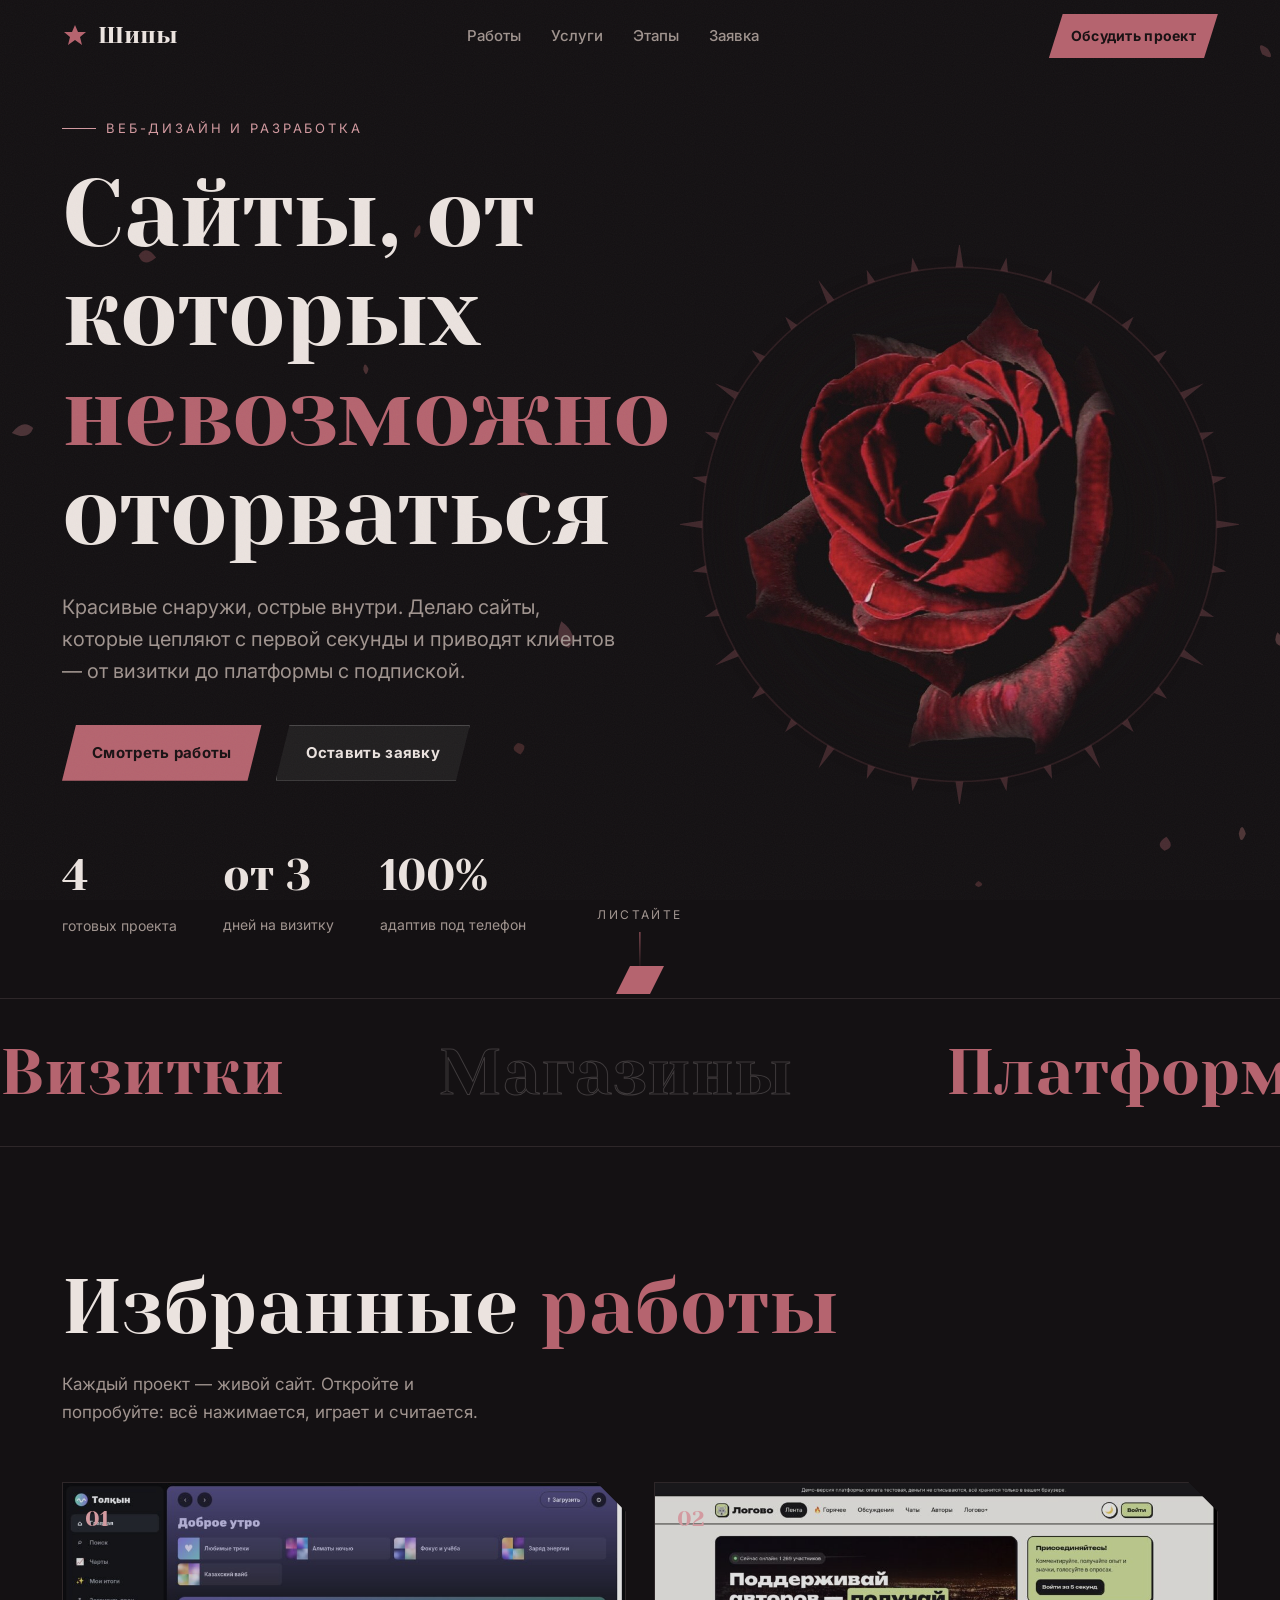
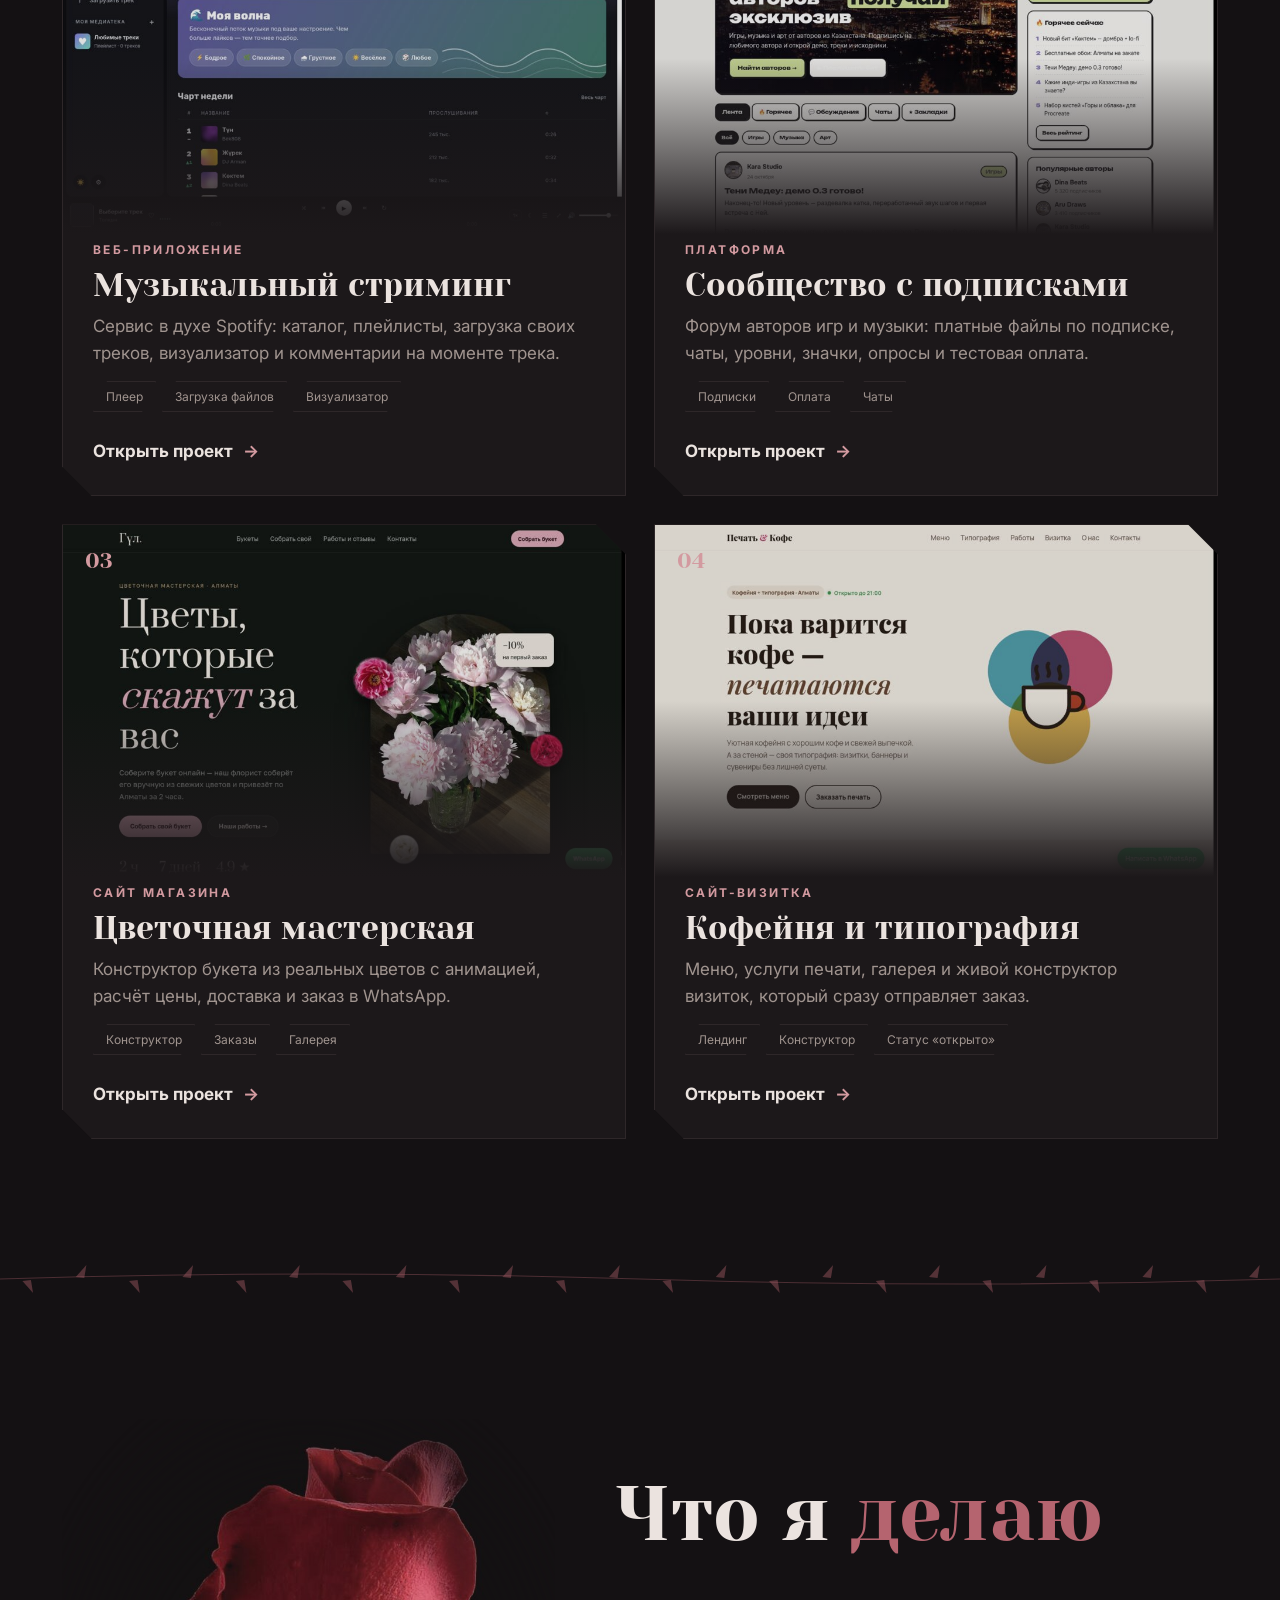
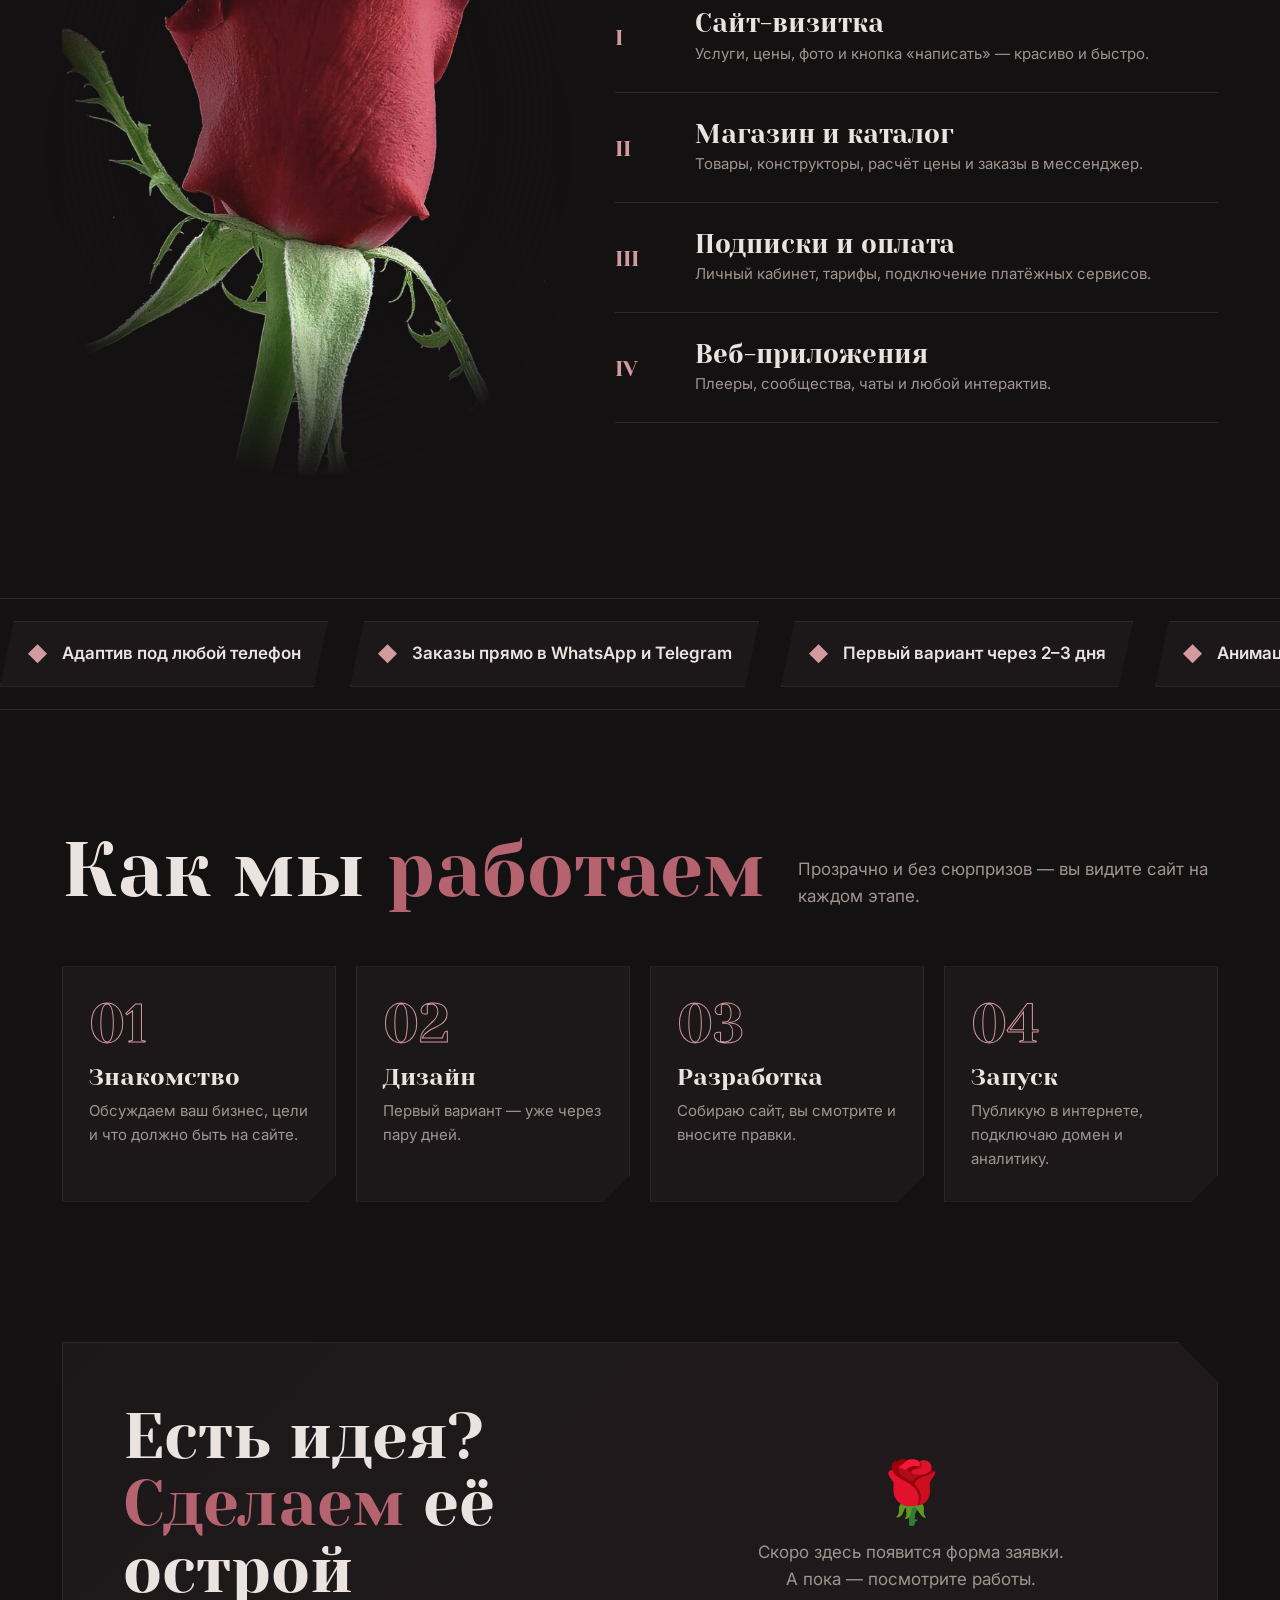
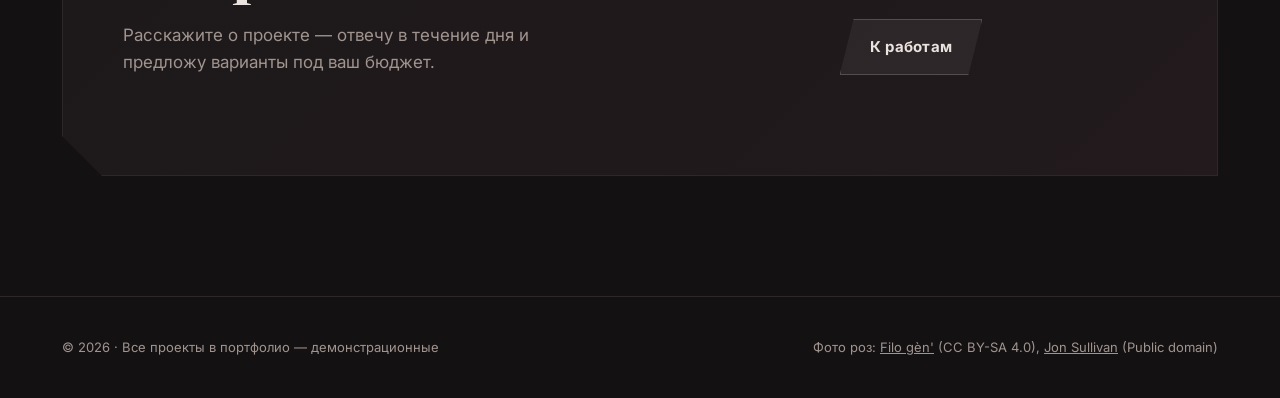
==== index.html @ befdbb82 "Портфолио: главная страница и 4 демо-проекта Co-Authored-By: Claude Opus 5.5 <noreply@anthropic.com>" ====
<!doctype html>
<html lang="ru">
<head>
<meta charset="utf-8">
<meta name="viewport" content="width=device-width, initial-scale=1">
<title>Сайты с характером — портфолио</title>
<meta name="description" content="Делаю сайты, от которых невозможно оторваться: от визитки до платформы с подпиской и музыкальным плеером.">
<meta property="og:title" content="Сайты с характером — портфолио">
<meta property="og:description" content="Визитки, магазины, платформы с подпиской и веб-приложения.">
<meta property="og:image" content="img/rose.jpg">
<link rel="preconnect" href="https://fonts.googleapis.com">
<link rel="preconnect" href="https://fonts.gstatic.com" crossorigin>
<link href="https://fonts.googleapis.com/css2?family=Yeseva+One&family=Inter:wght@400;500;600;700&display=swap" rel="stylesheet">
<style>
  :root {
    --bg: #141113;
    --bg-2: #1a1618;
    --card: #1c181a;
    --text: #ebe3df;
    --muted: #a0948f;
    --line: #2e2729;
    --red: #b5646f;
    --red-2: #d39aa0;
    --wine: #5e3a40;
    --spike: polygon(14px 0, 100% 0, calc(100% - 14px) 100%, 0 100%);
  }
  * { box-sizing: border-box; margin: 0; padding: 0; }
  html { scroll-behavior: smooth; }
  body { font-family: "Inter", system-ui, sans-serif; background: var(--bg); color: var(--text); line-height: 1.6; font-size: 17px; overflow-x: hidden; }
  h1, h2, h3, .logo { font-family: "Yeseva One", Georgia, serif; font-weight: 400; line-height: 1.05; }
  a { color: inherit; }
  img { display: block; max-width: 100%; }
  ::selection { background: var(--red); color: #1a1214; }
  .wrap { max-width: 1200px; margin: 0 auto; padding: 0 22px; position: relative; z-index: 2; }

  /* Подсветка за курсором и лепестки */
  #petals { position: fixed; inset: 0; z-index: 1; pointer-events: none; }
  .spot { position: fixed; width: 520px; height: 520px; border-radius: 50%; pointer-events: none; z-index: 0;
    background: radial-gradient(circle, rgba(181,100,111,.08), transparent 65%); transform: translate(-50%, -50%); transition: opacity .4s; left: -999px; top: -999px; }
  .grain { position: fixed; inset: 0; z-index: 3; pointer-events: none; opacity: .035;
    background-image: url("data:image/svg+xml,%3Csvg xmlns='http://www.w3.org/2000/svg' width='160' height='160'%3E%3Cfilter id='n'%3E%3CfeTurbulence type='fractalNoise' baseFrequency='.9' numOctaves='2'/%3E%3C/filter%3E%3Crect width='100%25' height='100%25' filter='url(%23n)'/%3E%3C/svg%3E"); }

  /* Шапка */
  header { position: fixed; top: 0; left: 0; right: 0; z-index: 20; transition: background .3s, border-color .3s; border-bottom: 1px solid transparent; }
  header.solid { background: rgba(7,5,6,.82); backdrop-filter: blur(12px); border-color: var(--line); }
  .nav { display: flex; align-items: center; justify-content: space-between; height: 72px; gap: 20px; }
  .logo { font-size: 24px; text-decoration: none; display: flex; align-items: center; gap: 10px; }
  .logo svg { width: 26px; height: 26px; }
  .nav ul { display: flex; gap: 30px; list-style: none; }
  .nav ul a { text-decoration: none; color: var(--muted); font-weight: 500; font-size: 15px; position: relative; }
  .nav ul a::after { content: ""; position: absolute; left: 0; right: 0; bottom: -6px; height: 1px; background: var(--red); transform: scaleX(0); transition: transform .3s; transform-origin: left; }
  .nav ul a:hover { color: var(--text); }
  .nav ul a:hover::after { transform: scaleX(1); }

  /* Кнопки с острыми краями */
  .btn { display: inline-flex; align-items: center; gap: 10px; padding: 16px 30px; font: inherit; font-weight: 700; font-size: 15px; letter-spacing: .02em; text-decoration: none; border: 0; cursor: pointer; clip-path: var(--spike); transition: transform .2s, background .2s, color .2s; position: relative; }
  .btn.red { background: var(--red); color: #1a1214; }
  .btn.red:hover { background: var(--red-2); }
  .btn.ghost { background: rgba(255,255,255,.06); color: var(--text); box-shadow: inset 0 0 0 1px rgba(255,255,255,.18); }
  .btn.ghost:hover { background: rgba(255,255,255,.12); }
  .btn.sm { padding: 11px 22px; font-size: 14px; }

  /* Главный экран */
  .hero { min-height: 100vh; display: flex; align-items: center; padding: 110px 0 60px; position: relative; overflow: hidden; }
  .hero .wrap { display: grid; grid-template-columns: 1.15fr 1fr; gap: 30px; align-items: center; }
  .label { display: inline-flex; align-items: center; gap: 10px; font-size: 13px; letter-spacing: .22em; text-transform: uppercase; color: var(--red-2); margin-bottom: 26px; }
  .label::before { content: ""; width: 34px; height: 1px; background: var(--red-2); }
  .hero h1 { font-size: clamp(46px, 7.4vw, 108px); margin-bottom: 28px; letter-spacing: -.01em; }
  .hero h1 em { font-style: normal; color: var(--red);  }
  .hero h1 .w { display: inline-block; opacity: 0; transform: translateY(40px) rotate(3deg); animation: rise .9s cubic-bezier(.2,.7,.2,1) forwards; }
  @keyframes rise { to { opacity: 1; transform: none; } }
  .hero p { font-size: 20px; color: var(--muted); max-width: 560px; margin-bottom: 38px; opacity: 0; animation: rise .9s .9s forwards; }
  .hero .btns { display: flex; gap: 14px; flex-wrap: wrap; opacity: 0; animation: rise .9s 1.1s forwards; }
  .counters { display: flex; gap: 46px; margin-top: 60px; flex-wrap: wrap; opacity: 0; animation: rise .9s 1.3s forwards; }
  .counters b { display: block; font-family: "Yeseva One", serif; font-size: 44px; font-weight: 400; color: var(--text); }
  .counters span { color: var(--muted); font-size: 14px; }
  .rose-wrap { position: relative; aspect-ratio: 1; max-width: 560px; justify-self: center; width: 100%; }
  .rose-wrap::before { content: ""; position: absolute; inset: 10%; border-radius: 50%; background: radial-gradient(circle, rgba(181,100,111,.28), transparent 70%); filter: blur(50px); animation: pulse 8s ease-in-out infinite; }
  @keyframes pulse { 50% { opacity: .7; transform: scale(1.04); } }
  .rose { position: absolute; inset: 0; width: 100%; height: 100%; object-fit: cover; -webkit-mask-image: radial-gradient(circle, #000 45%, transparent 70%); mask-image: radial-gradient(circle, #000 45%, transparent 70%);
    animation: spin 160s linear infinite; transition: transform .6s ease-out; }
  @keyframes spin { to { rotate: 360deg; } }
  .thorns { position: absolute; inset: -4%; animation: spin 140s linear infinite reverse; opacity: .5; }
  .scroll-hint { position: absolute; left: 50%; bottom: 26px; transform: translateX(-50%); z-index: 2; color: var(--muted); font-size: 12px; letter-spacing: .2em; text-transform: uppercase; display: grid; justify-items: center; gap: 8px; }
  .scroll-hint i { width: 1px; height: 40px; background: linear-gradient(var(--red), transparent); animation: drip 2s ease-in-out infinite; }
  @keyframes drip { 0% { transform: scaleY(0); transform-origin: top; } 50% { transform: scaleY(1); transform-origin: top; } 51% { transform-origin: bottom; } 100% { transform: scaleY(0); transform-origin: bottom; } }

  /* Бегущие строки */
  .marquee { overflow: hidden; border-top: 1px solid var(--line); border-bottom: 1px solid var(--line); padding: 22px 0; position: relative; z-index: 2; background: var(--bg); }
  .marquee .track { display: flex; gap: 50px; width: max-content; animation: run 60s linear infinite; }
  .marquee:hover .track { animation-play-state: paused; }
  .marquee.big .track span { font-family: "Yeseva One", serif; font-size: clamp(34px, 5vw, 64px); color: transparent; -webkit-text-stroke: 1px rgba(235,227,223,.2); white-space: nowrap; }
  .marquee.big .track span:nth-child(4n+1) { color: var(--red); -webkit-text-stroke: 0; }
  .marquee .track .dot { color: var(--red); -webkit-text-stroke: 0 !important; }
  @keyframes run { to { transform: translateX(-50%); } }
  .reviews .track { gap: 22px; animation-duration: 60s; }
  .review { width: 380px; flex: none; background: var(--card); border: 1px solid var(--line); padding: 24px; clip-path: polygon(0 0, calc(100% - 22px) 0, 100% 22px, 100% 100%, 22px 100%, 0 calc(100% - 22px)); }
  .review p { font-size: 15px; margin-bottom: 14px; }
  .review b { display: block; font-size: 14px; }
  .review span { font-size: 13px; color: var(--muted); }
  .review .stars { color: var(--red-2); letter-spacing: 3px; margin-bottom: 8px; }
  .perk { flex: none; display: flex; align-items: center; gap: 14px; padding: 16px 26px; background: var(--card); border: 1px solid var(--line); clip-path: var(--spike); white-space: nowrap; font-weight: 600; }
  .perk i { font-style: normal; color: var(--red-2); font-size: 20px; }

  /* Секции */
  section { padding: 120px 0; position: relative; }
  .head { display: flex; justify-content: space-between; align-items: end; gap: 24px; margin-bottom: 56px; flex-wrap: wrap; }
  .head h2 { font-size: clamp(40px, 6vw, 78px); }
  .head h2 em { font-style: normal; color: var(--red); }
  .head p { color: var(--muted); max-width: 420px; }
  .vine { display: block; width: 100%; height: 40px; position: relative; z-index: 2; }

  /* Проекты */
  .projects { display: grid; grid-template-columns: 1fr 1fr; gap: 28px; }
  .project { position: relative; text-decoration: none; background: var(--card); border: 1px solid var(--line); overflow: hidden; display: flex; flex-direction: column; transform-style: preserve-3d; transition: border-color .3s, box-shadow .4s; clip-path: polygon(0 0, calc(100% - 30px) 0, 100% 30px, 100% 100%, 30px 100%, 0 calc(100% - 30px)); }
  .project:hover { border-color: var(--wine); box-shadow: 0 20px 50px rgba(0,0,0,.35); }
  .project .shot { aspect-ratio: 16 / 10; overflow: hidden; position: relative; }
  .project .shot img { width: 100%; height: 100%; object-fit: cover; object-position: top; transition: transform 1s cubic-bezier(.2,.7,.2,1), filter .6s; filter: grayscale(.25) brightness(.88); }
  .project:hover .shot img { transform: scale(1.06); filter: none; }
  .project .shot::after { content: ""; position: absolute; inset: 0; background: linear-gradient(180deg, transparent 50%, var(--card)); }
  .project .num { position: absolute; top: 18px; left: 22px; font-family: "Yeseva One", serif; font-size: 22px; color: var(--red-2); z-index: 2; }
  .project .body { padding: 6px 30px 30px; display: flex; flex-direction: column; gap: 10px; flex: 1; }
  .project .kind { font-size: 12px; letter-spacing: .2em; text-transform: uppercase; color: var(--red-2); font-weight: 700; }
  .project h3 { font-size: 32px; }
  .project p { color: var(--muted); }
  .chips { display: flex; flex-wrap: wrap; gap: 6px; margin-top: 4px; }
  .chips span { font-size: 12px; padding: 5px 12px; border: 1px solid var(--line); color: var(--muted); clip-path: var(--spike); }
  .project .open { margin-top: auto; padding-top: 16px; font-weight: 700; display: flex; align-items: center; gap: 10px; }
  .project .open::after { content: "→"; transition: transform .3s; color: var(--red-2); }
  .project:hover .open::after { transform: translateX(8px); }

  /* Услуги */
  .split { display: grid; grid-template-columns: .9fr 1.1fr; gap: 60px; align-items: center; }
  .bud { position: relative; }
  .bud img { width: 100%; 
    -webkit-mask-image: radial-gradient(ellipse 60% 55% at 50% 45%, #000 55%, transparent 100%); mask-image: radial-gradient(ellipse 60% 55% at 50% 45%, #000 55%, transparent 100%); }
  .bud::after { content: ""; position: absolute; inset: 20% 10%; background: radial-gradient(circle, rgba(181,100,111,.15), transparent 70%); filter: blur(60px); z-index: -1; }
  .services { display: grid; gap: 2px; }
  .service { display: grid; grid-template-columns: 60px 1fr auto; gap: 20px; align-items: center; padding: 26px 0; border-bottom: 1px solid var(--line); transition: padding .3s, background .3s; }
  .service:hover { padding-left: 16px; background: linear-gradient(90deg, rgba(181,100,111,.06), transparent); }
  .service .n { font-family: "Yeseva One", serif; color: var(--red-2); font-size: 22px; }
  .service h3 { font-size: 26px; margin-bottom: 4px; }
  .service p { color: var(--muted); font-size: 15px; }
  .service .arrow { color: var(--red-2); font-size: 22px; opacity: 0; transition: opacity .3s, transform .3s; transform: translateX(-10px); }
  .service:hover .arrow { opacity: 1; transform: none; }

  /* Этапы */
  .steps { display: grid; grid-template-columns: repeat(4, 1fr); gap: 20px; }
  .step { padding: 30px 26px; background: var(--card); border: 1px solid var(--line); position: relative; clip-path: polygon(0 0, 100% 0, 100% calc(100% - 26px), calc(100% - 26px) 100%, 0 100%); }
  .step b { font-family: "Yeseva One", serif; font-weight: 400; font-size: 54px; color: transparent; -webkit-text-stroke: 1px var(--red-2); display: block; line-height: 1; margin-bottom: 14px; }
  .step h3 { font-size: 24px; margin-bottom: 8px; }
  .step p { color: var(--muted); font-size: 15px; }

  /* Заявка */
  .order { display: grid; grid-template-columns: 1fr 1fr; gap: 50px; align-items: start; background: linear-gradient(135deg, var(--card), #221a1c); border: 1px solid var(--line); padding: 60px; clip-path: polygon(0 0, calc(100% - 40px) 0, 100% 40px, 100% 100%, 40px 100%, 0 calc(100% - 40px)); }
  .order h2 { font-size: clamp(38px, 5vw, 64px); margin-bottom: 18px; }
  .order h2 em { font-style: normal; color: var(--red); }
  .order p { color: var(--muted); margin-bottom: 26px; }
  .contacts { display: flex; gap: 12px; flex-wrap: wrap; }
  form label { display: block; font-size: 13px; letter-spacing: .1em; text-transform: uppercase; color: var(--muted); margin: 16px 0 8px; font-weight: 600; }
  form label:first-child { margin-top: 0; }
  input, select, textarea { width: 100%; font: inherit; color: var(--text); background: rgba(0,0,0,.35); border: 1px solid var(--line); padding: 14px 16px; transition: border-color .2s; }
  input:focus, select:focus, textarea:focus { outline: none; border-color: var(--red); }
  textarea { resize: vertical; min-height: 110px; }
  select option { background: var(--card); }
  .types { display: flex; flex-wrap: wrap; gap: 8px; }
  .types label { margin: 0; text-transform: none; letter-spacing: 0; font-size: 14px; color: var(--text); cursor: pointer; }
  .types input { display: none; }
  .types span { display: inline-block; padding: 9px 16px; border: 1px solid var(--line); clip-path: var(--spike); transition: background .2s, border-color .2s; }
  .types input:checked + span { background: var(--red); border-color: var(--red); color: #1a1214; }
  form .btn { margin-top: 22px; width: 100%; justify-content: center; }
  .sent { text-align: center; padding: 40px 0; }
  .sent .big { font-size: 60px; }

  footer { border-top: 1px solid var(--line); padding: 40px 0; color: var(--muted); font-size: 13px; position: relative; z-index: 2; }
  footer .wrap { display: flex; justify-content: space-between; gap: 20px; flex-wrap: wrap; }

  .reveal { opacity: 0; transform: translateY(40px); transition: opacity 1s cubic-bezier(.2,.7,.2,1), transform 1s cubic-bezier(.2,.7,.2,1); }
  .reveal.in { opacity: 1; transform: none; }
  .toast { position: fixed; left: 50%; bottom: 26px; transform: translateX(-50%) translateY(120px); background: var(--red); color: #1a1214; padding: 14px 24px; font-weight: 600; z-index: 50; transition: transform .35s; clip-path: var(--spike); }
  .toast.show { transform: translateX(-50%); }

  @media (prefers-reduced-motion: reduce) {
    *, *::before, *::after { animation: none !important; transition: none !important; }
    .hero h1 .w, .hero p, .hero .btns, .counters, .reveal { opacity: 1; transform: none; }
  }
  @media (max-width: 960px) {
    .hero .wrap, .split, .order { grid-template-columns: 1fr; }
    .rose-wrap { max-width: 380px; order: -1; margin-top: 10px; }
    .projects { grid-template-columns: 1fr; }
    .steps { grid-template-columns: 1fr 1fr; }
    .nav ul { display: none; }
    .bud { display: none; }
    .order { padding: 36px 24px; }
  }
  @media (max-width: 560px) {
    .steps { grid-template-columns: 1fr; }
    section { padding: 80px 0; }
    .counters { gap: 26px; }
    .review { width: 300px; }
    .spot { display: none; }
  }
</style>
<!-- Аналитика подключается в скрипте ниже, когда указан код GoatCounter -->
</head>
<body>

<canvas id="petals" aria-hidden="true"></canvas>
<div class="spot" id="spot" aria-hidden="true"></div>
<div class="grain" aria-hidden="true"></div>

<header id="header">
  <div class="wrap nav">
    <a href="#" class="logo"><svg viewBox="0 0 26 26" aria-hidden="true"><path d="M13 2 L16 9 L24 9 L18 14 L20 22 L13 17 L6 22 L8 14 L2 9 L10 9 Z" fill="var(--red)"/></svg>Шипы</a>
    <ul><li><a href="#work">Работы</a></li><li><a href="#services">Услуги</a></li><li><a href="#process">Этапы</a></li><li><a href="#order">Заявка</a></li></ul>
    <a href="#order" class="btn red sm" data-track="header-cta">Обсудить проект</a>
  </div>
</header>

<section class="hero">
  <div class="wrap">
    <div>
      <span class="label">Веб-дизайн и разработка</span>
      <h1 id="hero-title">Сайты, от которых <em>невозможно</em> оторваться</h1>
      <p>Красивые снаружи, острые внутри. Делаю сайты, которые цепляют с первой секунды и приводят клиентов — от визитки до платформы с подпиской.</p>
      <div class="btns">
        <a href="#work" class="btn red" data-track="hero-work">Смотреть работы</a>
        <a href="#order" class="btn ghost" data-track="hero-order">Оставить заявку</a>
      </div>
      <div class="counters">
        <div><b data-count="4">0</b><span>готовых проекта</span></div>
        <div><b data-count="3" data-prefix="от ">0</b><span>дней на визитку</span></div>
        <div><b data-count="100" data-suffix="%">0</b><span>адаптив под телефон</span></div>
      </div>
    </div>
    <div class="rose-wrap" id="rose-wrap">
      <svg class="thorns" viewBox="0 0 200 200" aria-hidden="true">
        <circle cx="100" cy="100" r="92" fill="none" stroke="rgba(181,100,111,.3)" stroke-width=".6"/>
        <g fill="rgba(181,100,111,.55)" id="thorn-ring"></g>
      </svg>
      <img class="rose" id="rose" src="img/rose.jpg" alt="Красная роза">
    </div>
  </div>
  <div class="scroll-hint" aria-hidden="true">листайте<i></i></div>
</section>

<div class="marquee big" aria-hidden="true"><div class="track" id="marquee-big"></div></div>

<section id="work">
  <div class="wrap">
    <div class="head reveal"><h2>Избранные <em>работы</em></h2><p>Каждый проект — живой сайт. Откройте и попробуйте: всё нажимается, играет и считается.</p></div>
    <div class="projects">
      <a class="project reveal" href="tolqyn/" target="_blank" data-track="project-music">
        <span class="num">01</span><div class="shot"><img src="img/tolqyn.jpg" alt="Музыкальный сервис" loading="lazy"></div>
        <div class="body"><span class="kind">Веб-приложение</span><h3>Музыкальный стриминг</h3>
          <p>Сервис в духе Spotify: каталог, плейлисты, загрузка своих треков, визуализатор и комментарии на моменте трека.</p>
          <div class="chips"><span>Плеер</span><span>Загрузка файлов</span><span>Визуализатор</span></div>
          <span class="open">Открыть проект</span></div></a>
      <a class="project reveal" href="logovo/" target="_blank" data-track="project-community">
        <span class="num">02</span><div class="shot"><img src="img/logovo.jpg" alt="Сообщество авторов" loading="lazy"></div>
        <div class="body"><span class="kind">Платформа</span><h3>Сообщество с подписками</h3>
          <p>Форум авторов игр и музыки: платные файлы по подписке, чаты, уровни, значки, опросы и тестовая оплата.</p>
          <div class="chips"><span>Подписки</span><span>Оплата</span><span>Чаты</span></div>
          <span class="open">Открыть проект</span></div></a>
      <a class="project reveal" href="gul-studio/" target="_blank" data-track="project-flowers">
        <span class="num">03</span><div class="shot"><img src="img/gul-studio.jpg" alt="Цветочный магазин" loading="lazy"></div>
        <div class="body"><span class="kind">Сайт магазина</span><h3>Цветочная мастерская</h3>
          <p>Конструктор букета из реальных цветов с анимацией, расчёт цены, доставка и заказ в WhatsApp.</p>
          <div class="chips"><span>Конструктор</span><span>Заказы</span><span>Галерея</span></div>
          <span class="open">Открыть проект</span></div></a>
      <a class="project reveal" href="pechat-kofe/" target="_blank" data-track="project-coffee">
        <span class="num">04</span><div class="shot"><img src="img/pechat-kofe.jpg" alt="Кофейня и типография" loading="lazy"></div>
        <div class="body"><span class="kind">Сайт-визитка</span><h3>Кофейня и типография</h3>
          <p>Меню, услуги печати, галерея и живой конструктор визиток, который сразу отправляет заказ.</p>
          <div class="chips"><span>Лендинг</span><span>Конструктор</span><span>Статус «открыто»</span></div>
          <span class="open">Открыть проект</span></div></a>
    </div>
  </div>
</section>

<svg class="vine" viewBox="0 0 1200 40" preserveAspectRatio="none" aria-hidden="true" id="vine"></svg>

<section id="services">
  <div class="wrap split">
    <div class="bud reveal"><img src="img/rose-bud.jpg" alt="Бутон розы" loading="lazy"></div>
    <div>
      <div class="head reveal" style="margin-bottom:30px"><h2>Что я <em>делаю</em></h2></div>
      <div class="services">
        <div class="service reveal"><span class="n">I</span><div><h3>Сайт-визитка</h3><p>Услуги, цены, фото и кнопка «написать» — красиво и быстро.</p></div><span class="arrow">→</span></div>
        <div class="service reveal"><span class="n">II</span><div><h3>Магазин и каталог</h3><p>Товары, конструкторы, расчёт цены и заказы в мессенджер.</p></div><span class="arrow">→</span></div>
        <div class="service reveal"><span class="n">III</span><div><h3>Подписки и оплата</h3><p>Личный кабинет, тарифы, подключение платёжных сервисов.</p></div><span class="arrow">→</span></div>
        <div class="service reveal"><span class="n">IV</span><div><h3>Веб-приложения</h3><p>Плееры, сообщества, чаты и любой интерактив.</p></div><span class="arrow">→</span></div>
      </div>
    </div>
  </div>
</section>

<div class="marquee reviews" id="reviews-wrap"><div class="track" id="reviews"></div></div>

<section id="process">
  <div class="wrap">
    <div class="head reveal"><h2>Как мы <em>работаем</em></h2><p>Прозрачно и без сюрпризов — вы видите сайт на каждом этапе.</p></div>
    <div class="steps">
      <div class="step reveal"><b>01</b><h3>Знакомство</h3><p>Обсуждаем ваш бизнес, цели и что должно быть на сайте.</p></div>
      <div class="step reveal"><b>02</b><h3>Дизайн</h3><p>Первый вариант — уже через пару дней.</p></div>
      <div class="step reveal"><b>03</b><h3>Разработка</h3><p>Собираю сайт, вы смотрите и вносите правки.</p></div>
      <div class="step reveal"><b>04</b><h3>Запуск</h3><p>Публикую в интернете, подключаю домен и аналитику.</p></div>
    </div>
  </div>
</section>

<section id="order" style="padding-top:20px">
  <div class="wrap">
    <div class="order reveal">
      <div>
        <h2>Есть идея? <em>Сделаем</em> её острой</h2>
        <p>Расскажите о проекте — отвечу в течение дня и предложу варианты под ваш бюджет.</p>
        <div class="contacts" id="contacts"></div>
      </div>
      <div id="form-slot"></div>
    </div>
  </div>
</section>

<footer>
  <div class="wrap">
    <span>© 2026 · Все проекты в портфолио — демонстрационные</span>
    <span>Фото роз: <a href="https://commons.wikimedia.org/wiki/File:Rose_Papa_Meilland_on_black_background.jpg" target="_blank" rel="noopener">Filo gèn'</a> (CC BY-SA 4.0), <a href="https://commons.wikimedia.org/wiki/File:Rose_flower_black_background.jpg" target="_blank" rel="noopener">Jon Sullivan</a> (Public domain)</span>
  </div>
</footer>

<div class="toast" id="toast"></div>

<script>
  // =====================================================================
  // НАСТРОЙКИ — заполните, и всё заработает
  // =====================================================================
  const CONFIG = {
    telegram: "",       // ник в Telegram без @
    whatsapp: "",       // номер только цифрами: 77001234567
    formspree: "",      // ID формы с formspree.io, например "xyzabcd"
    goatcounter: "",    // код аналитики с goatcounter.com, например "ixkno12"
  };

  // Настоящие отзывы клиентов. Добавляйте сюда только реальные!
  const REVIEWS = [
    // { text: "Сделали сайт за 4 дня, заказы пошли сразу", name: "Имя", who: "Кофейня «Название»" },
  ];

  const PERKS = [["◆", "Адаптив под любой телефон"], ["◆", "Заказы прямо в WhatsApp и Telegram"], ["◆", "Первый вариант через 2–3 дня"],
    ["◆", "Анимации, которые цепляют"], ["◆", "Аналитика: кто заходит и что смотрит"], ["◆", "Помогаю после запуска"], ["◆", "Тёмные и светлые темы"]];

  const $ = id => document.getElementById(id);
  const esc = s => String(s).replace(/&/g, "&amp;").replace(/</g, "&lt;").replace(/>/g, "&gt;").replace(/"/g, "&quot;");
  function toast(msg) { const t = $("toast"); t.textContent = msg; t.classList.add("show"); clearTimeout(toast.t); toast.t = setTimeout(() => t.classList.remove("show"), 3000); }

  // ---------- Аналитика (GoatCounter) ----------
  if (CONFIG.goatcounter) {
    const s = document.createElement("script");
    s.async = true; s.src = "https://gc.zgo.at/count.js";
    s.dataset.goatcounter = `https://${CONFIG.goatcounter}.goatcounter.com/count`;
    document.head.appendChild(s);
  }
  // Событие: клик, заявка и т.д. — видно в панели статистики
  function track(name) {
    if (window.goatcounter && window.goatcounter.count) window.goatcounter.count({ path: name, title: name, event: true });
  }
  document.addEventListener("click", e => { const el = e.target.closest("[data-track]"); if (el) track(el.dataset.track); });

  // ---------- Заголовок по словам ----------
  const h = $("hero-title");
  let i = 0;
  h.innerHTML = h.innerHTML.replace(/(<em>.*?<\/em>|[^\s<]+)/g, w => `<span class="w" style="animation-delay:${.15 + i++ * .09}s">${w}</span>`);

  // ---------- Счётчики ----------
  const countIO = new IntersectionObserver(es => es.forEach(e => {
    if (!e.isIntersecting) return;
    const el = e.target, target = +el.dataset.count, t0 = performance.now();
    const tick = now => {
      const k = Math.min(1, (now - t0) / 1600), v = Math.round(target * (1 - Math.pow(1 - k, 3)));
      el.textContent = (el.dataset.prefix || "") + v + (el.dataset.suffix || "");
      if (k < 1) requestAnimationFrame(tick);
    };
    setTimeout(() => requestAnimationFrame(tick), 1300);
    countIO.unobserve(el);
  }));
  document.querySelectorAll("[data-count]").forEach(el => countIO.observe(el));

  // ---------- Кольцо шипов вокруг розы ----------
  $("thorn-ring").innerHTML = Array.from({ length: 36 }, (_, k) => {
    const a = k / 36 * 360, len = k % 3 === 0 ? 9 : 5;
    return `<path d="M98.6 8 L100 ${8 - len} L101.4 8 Z" transform="rotate(${a} 100 100)"/>`;
  }).join("");

  // ---------- Стебель-разделитель с шипами ----------
  $("vine").innerHTML = `<path d="M0 20 Q300 10 600 20 T1200 20" stroke="rgba(181,100,111,.35)" stroke-width="1.2" fill="none"/>` +
    Array.from({ length: 24 }, (_, k) => { const x = 25 + k * 50, up = k % 2; return `<path d="M${x - 4} ${up ? 18 : 22} L${x + 6} ${up ? 6 : 34} L${x + 4} ${up ? 19 : 21} Z" fill="rgba(181,100,111,.4)"/>`; }).join("");

  // ---------- Бегущие строки ----------
  const words = ["Визитки", "Магазины", "Платформы", "Плееры", "Подписки", "Лендинги", "Сообщества", "Конструкторы"];
  const bigLine = words.map(w => `<span>${w}</span><span class="dot">✦</span>`).join("");
  $("marquee-big").innerHTML = bigLine + bigLine;
  // Если отзывов пока нет — показываем преимущества (выдуманные отзывы не публикуем)
  const reviewLine = REVIEWS.length
    ? REVIEWS.map(r => `<div class="review"><div class="stars">★★★★★</div><p>«${esc(r.text)}»</p><b>${esc(r.name)}</b><span>${esc(r.who)}</span></div>`).join("")
    : PERKS.map(([ic, t]) => `<div class="perk"><i>${ic}</i>${esc(t)}</div>`).join("");
  $("reviews").innerHTML = reviewLine + reviewLine;

  // ---------- Контакты и форма заявки ----------
  const contacts = [];
  if (CONFIG.telegram) contacts.push(`<a class="btn red" href="https://t.me/${encodeURIComponent(CONFIG.telegram)}" target="_blank" rel="noopener" data-track="contact-telegram">Telegram</a>`);
  if (CONFIG.whatsapp) contacts.push(`<a class="btn ghost" href="https://wa.me/${encodeURIComponent(CONFIG.whatsapp)}" target="_blank" rel="noopener" data-track="contact-whatsapp">WhatsApp</a>`);
  $("contacts").innerHTML = contacts.join("");

  const canSend = CONFIG.formspree || CONFIG.telegram || CONFIG.whatsapp;
  $("form-slot").innerHTML = canSend ? `<form id="order-form">
      <label>Что нужно</label>
      <div class="types">${["Сайт-визитка", "Магазин", "Подписки", "Приложение", "Другое"].map((t, k) => `<label><input type="radio" name="type" value="${t}"${k ? "" : " checked"}><span>${t}</span></label>`).join("")}</div>
      <label for="f-name">Как вас зовут</label><input id="f-name" name="name" maxlength="60" required>
      <label for="f-contact">Telegram или телефон</label><input id="f-contact" name="contact" maxlength="80" required>
      <label for="f-msg">О проекте</label><textarea id="f-msg" name="message" maxlength="1500" placeholder="Чем занимаетесь, какой сайт хотите, есть ли примеры"></textarea>
      <button class="btn red">Отправить заявку</button>
    </form>` : `<div class="sent"><div class="big">🌹</div><p>Скоро здесь появится форма заявки.<br>А пока — посмотрите работы.</p><a class="btn ghost" href="#work">К работам</a></div>`;

  document.addEventListener("submit", async e => {
    if (e.target.id !== "order-form") return;
    e.preventDefault();
    const f = e.target, data = Object.fromEntries(new FormData(f));
    track("order-submit");
    if (CONFIG.formspree) {
      const btn = f.querySelector("button");
      btn.disabled = true; btn.textContent = "Отправляю…";
      try {
        const r = await fetch(`https://formspree.io/f/${CONFIG.formspree}`, { method: "POST", headers: { Accept: "application/json" }, body: new FormData(f) });
        if (!r.ok) throw new Error();
        $("form-slot").innerHTML = `<div class="sent"><div class="big">🌹</div><h3 style="font-size:30px;margin:10px 0">Заявка отправлена</h3><p>Спасибо, ${esc(data.name)}! Скоро свяжусь с вами.</p></div>`;
      } catch {
        btn.disabled = false; btn.textContent = "Отправить заявку";
        toast("Не получилось отправить. Напишите мне в мессенджер.");
      }
      return;
    }
    // Без формы на сервере — открываем мессенджер с готовым текстом
    const text = `Здравствуйте! Меня зовут ${data.name}. Нужно: ${data.type}. Контакт: ${data.contact}. ${data.message || ""}`;
    window.open(CONFIG.telegram ? `https://t.me/${encodeURIComponent(CONFIG.telegram)}?text=${encodeURIComponent(text)}` : `https://wa.me/${CONFIG.whatsapp}?text=${encodeURIComponent(text)}`, "_blank");
  });

  // ---------- Шапка, появление, роза за мышкой ----------
  addEventListener("scroll", () => $("header").classList.toggle("solid", scrollY > 30), { passive: true });
  const io = new IntersectionObserver(es => es.forEach(e => { if (e.isIntersecting) { e.target.classList.add("in"); io.unobserve(e.target); } }), { threshold: .12 });
  document.querySelectorAll(".reveal").forEach(el => io.observe(el));

  const reduce = matchMedia("(prefers-reduced-motion: reduce)").matches;
  const fine = matchMedia("(pointer: fine)").matches;
  if (fine && !reduce) {
    addEventListener("pointermove", e => {
      $("spot").style.left = e.clientX + "px"; $("spot").style.top = e.clientY + "px";
      const x = e.clientX / innerWidth - .5, y = e.clientY / innerHeight - .5;
      $("rose").style.transform = `translate(${x * -24}px, ${y * -24}px) scale(1.03)`;
    });
    // Карточки проектов слегка наклоняются за курсором
    document.querySelectorAll(".project").forEach(card => {
      card.addEventListener("pointermove", e => {
        const r = card.getBoundingClientRect(), x = (e.clientX - r.left) / r.width - .5, y = (e.clientY - r.top) / r.height - .5;
        card.style.transform = `perspective(900px) rotateY(${x * 6}deg) rotateX(${-y * 6}deg)`;
      });
      card.addEventListener("pointerleave", () => card.style.transform = "");
    });
  }

  // ---------- Падающие лепестки ----------
  if (!reduce) {
    const c = $("petals"), ctx = c.getContext("2d");
    let W, H;
    const resize = () => { W = c.width = innerWidth * devicePixelRatio; H = c.height = innerHeight * devicePixelRatio; };
    resize(); addEventListener("resize", resize);
    const petals = Array.from({ length: innerWidth < 600 ? 6 : 12 }, () => ({
      x: Math.random(), y: Math.random(), s: 6 + Math.random() * 10, vy: .0003 + Math.random() * .0006, vx: (Math.random() - .5) * .0006,
      r: Math.random() * 6.28, vr: (Math.random() - .5) * .03, sway: Math.random() * 6.28, hue: 350 + Math.random() * 10, l: 45 + Math.random() * 15,
    }));
    const draw = () => {
      ctx.clearRect(0, 0, W, H);
      for (const p of petals) {
        p.y += p.vy; p.x += p.vx + Math.sin(p.sway += .01) * .0004; p.r += p.vr;
        if (p.y > 1.05) { p.y = -.05; p.x = Math.random(); }
        const s = p.s * devicePixelRatio;
        ctx.save();
        ctx.translate(p.x * W, p.y * H); ctx.rotate(p.r); ctx.scale(1, .6 + .4 * Math.sin(p.sway * 2));
        ctx.fillStyle = `hsla(${p.hue} 30% ${p.l}% / .35)`;
        ctx.beginPath(); ctx.moveTo(0, -s); ctx.quadraticCurveTo(s, -s * .3, 0, s); ctx.quadraticCurveTo(-s, -s * .3, 0, -s); ctx.fill();
        ctx.restore();
      }
      requestAnimationFrame(draw);
    };
    draw();
  }
</script>
</body>
</html>
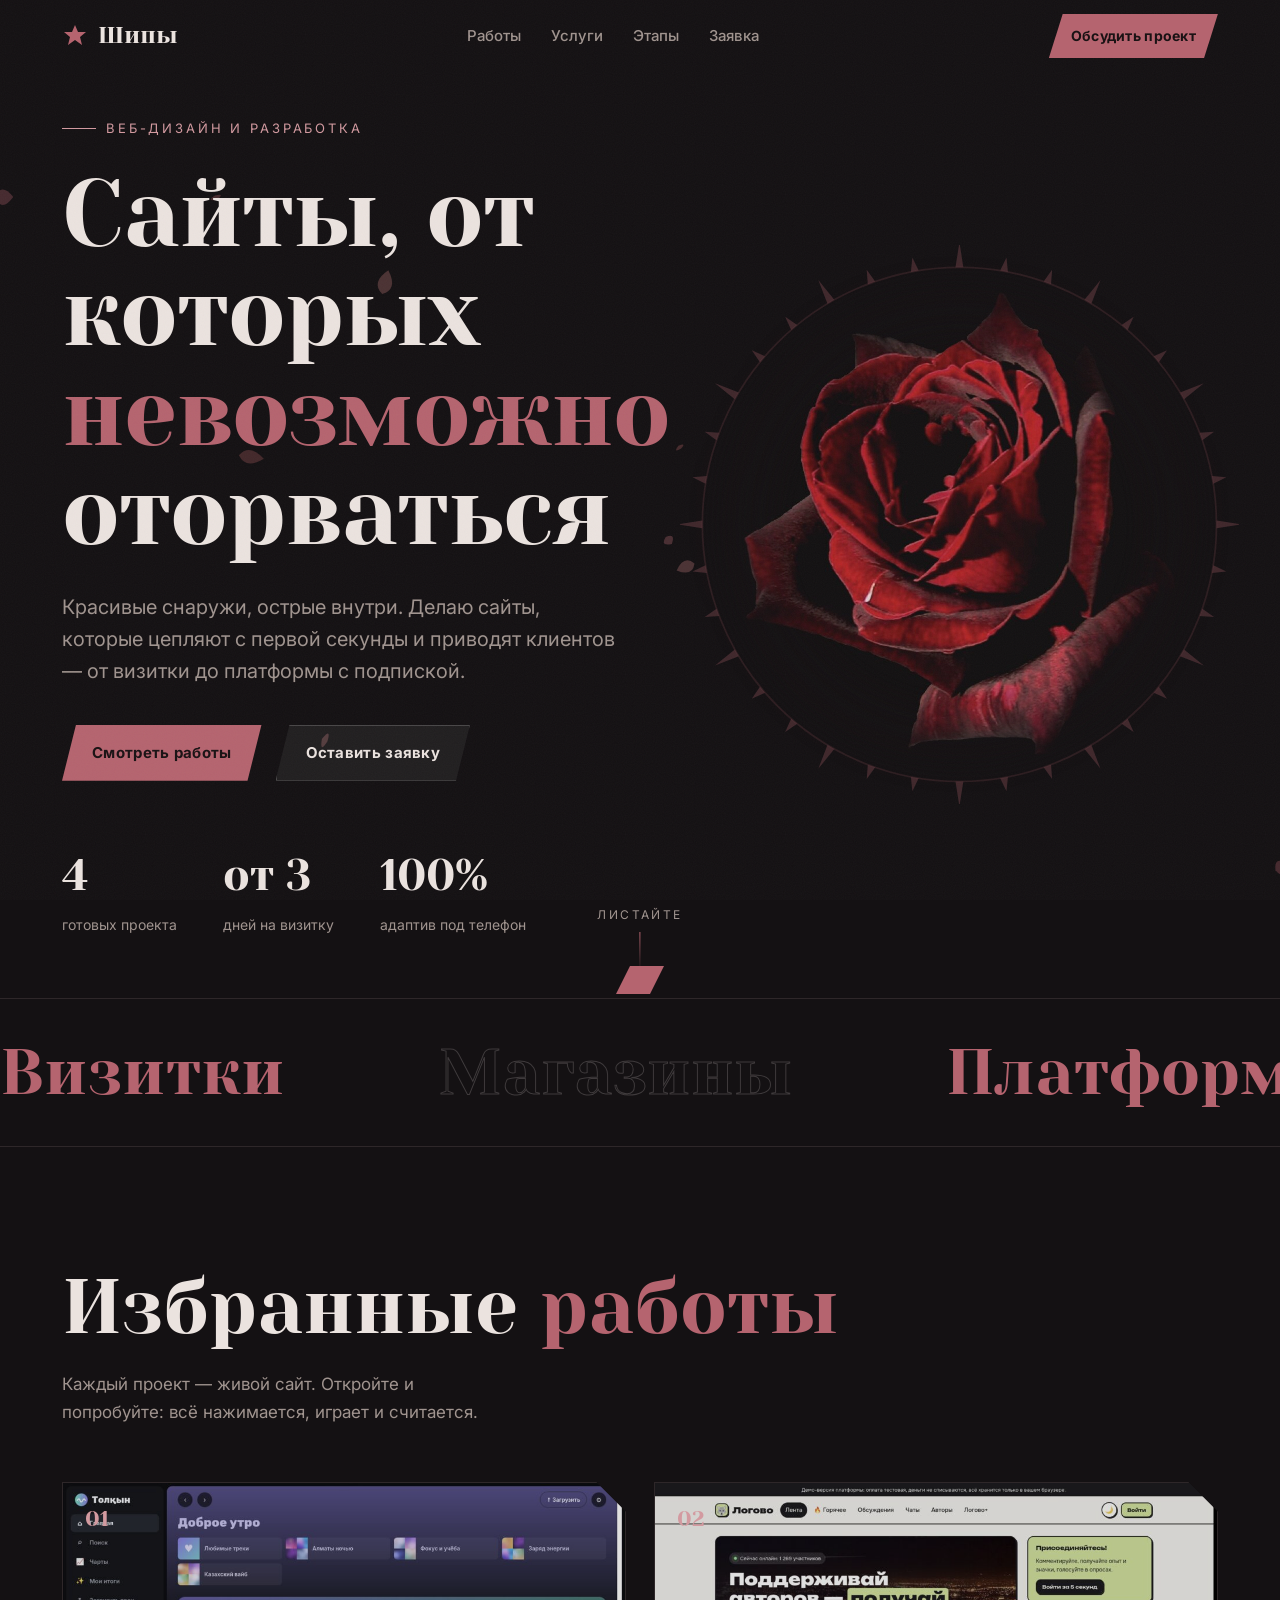
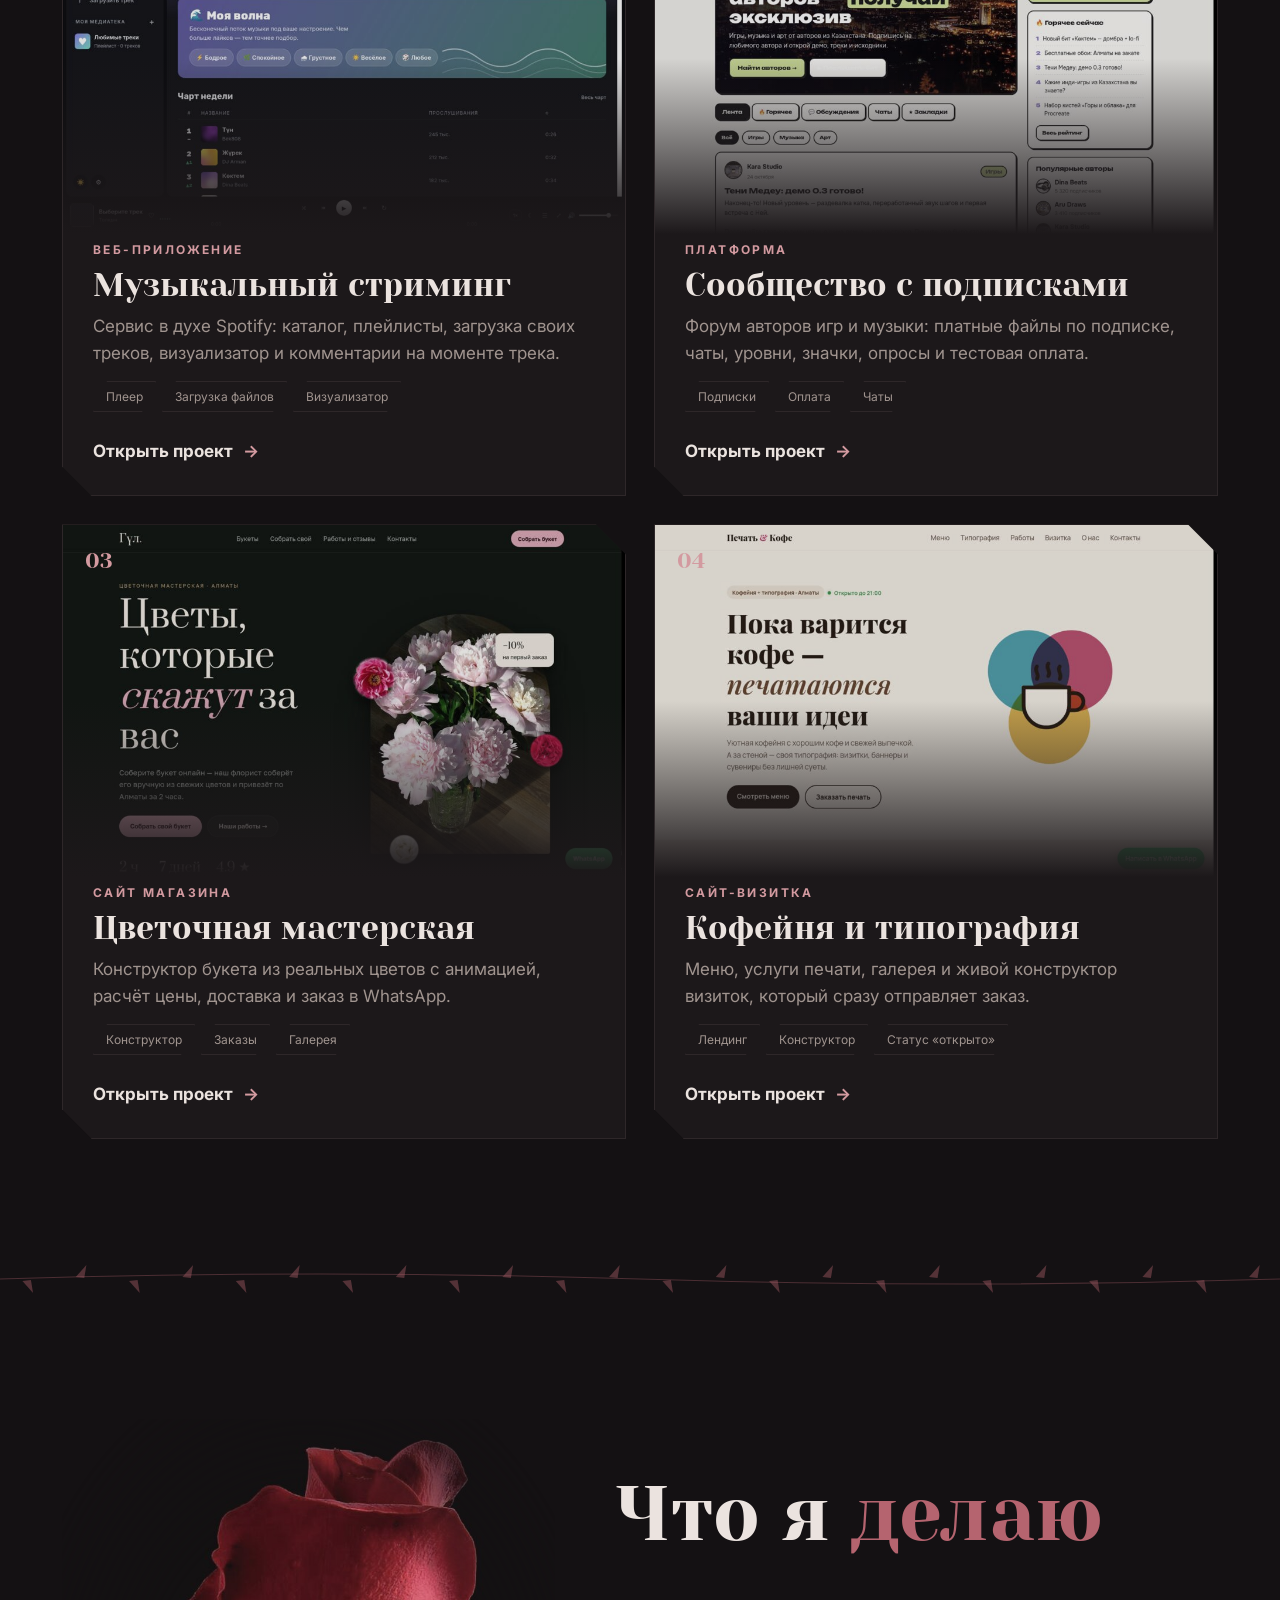
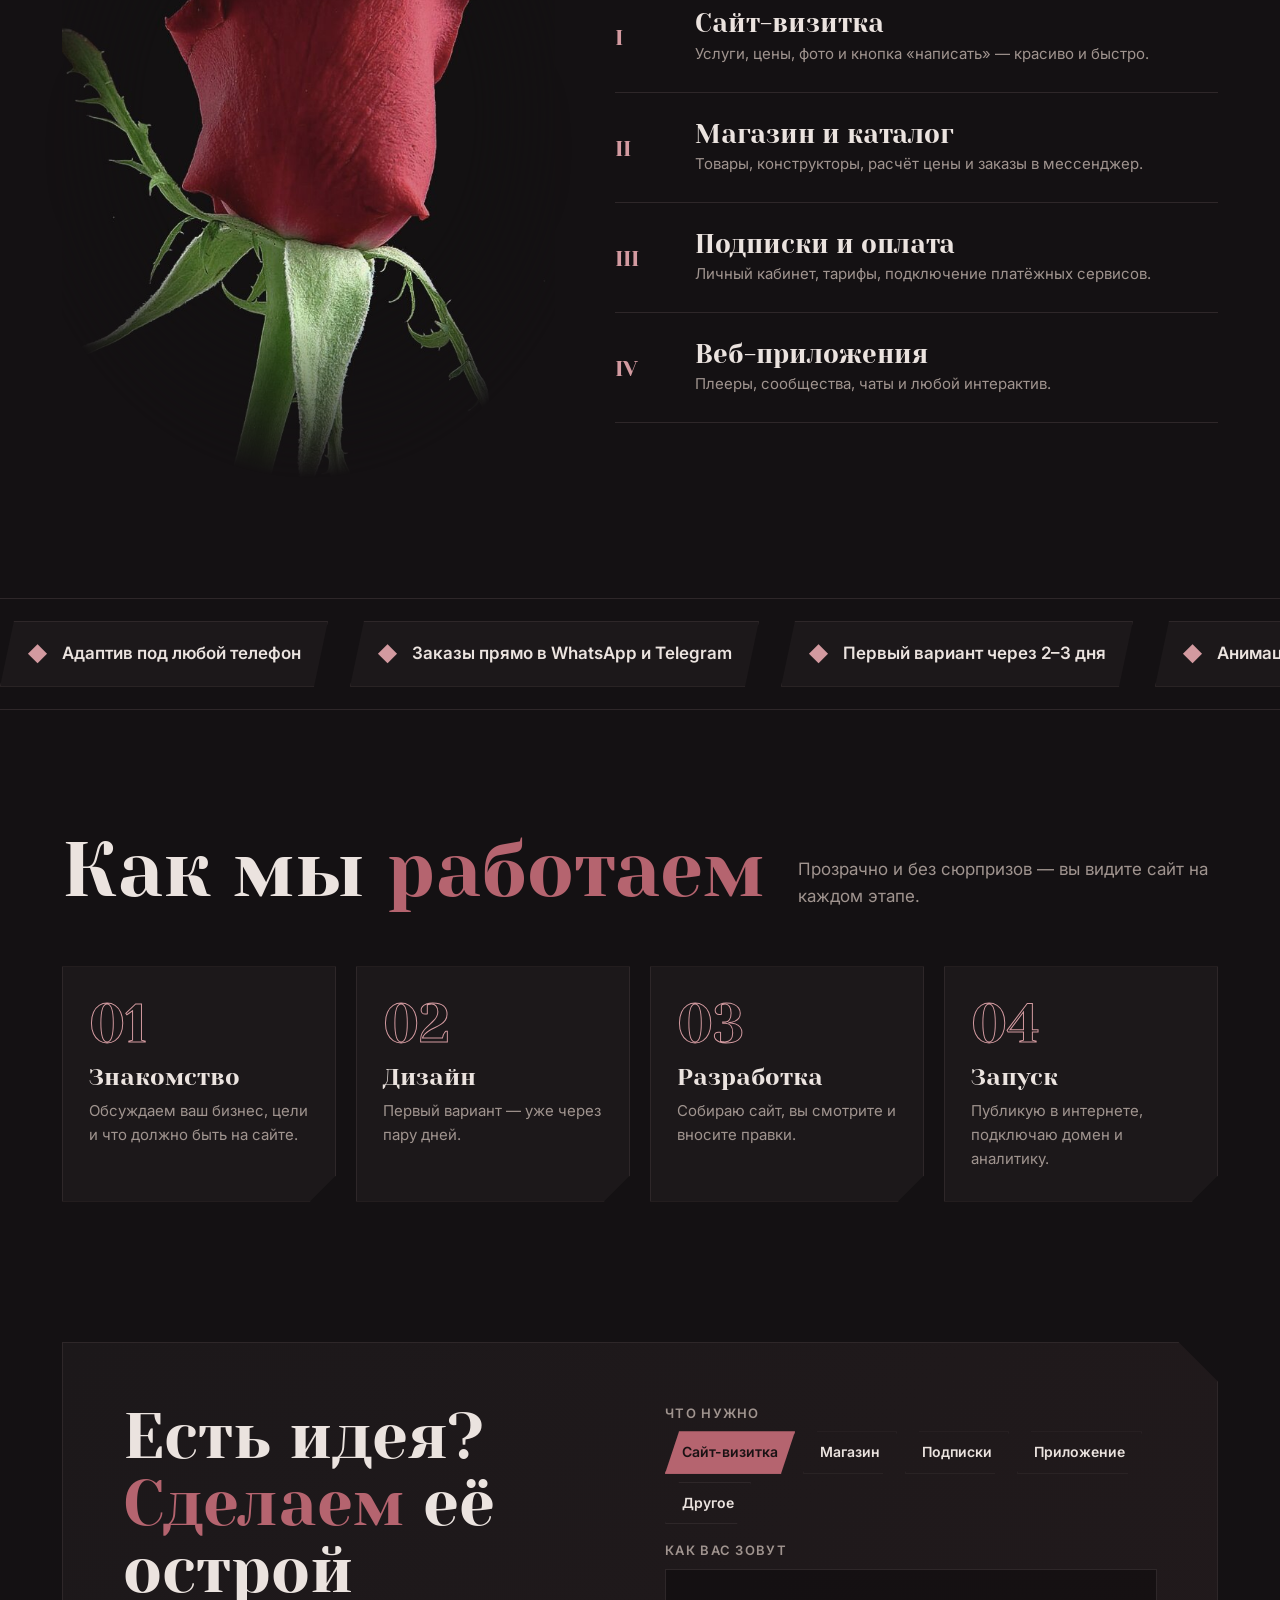
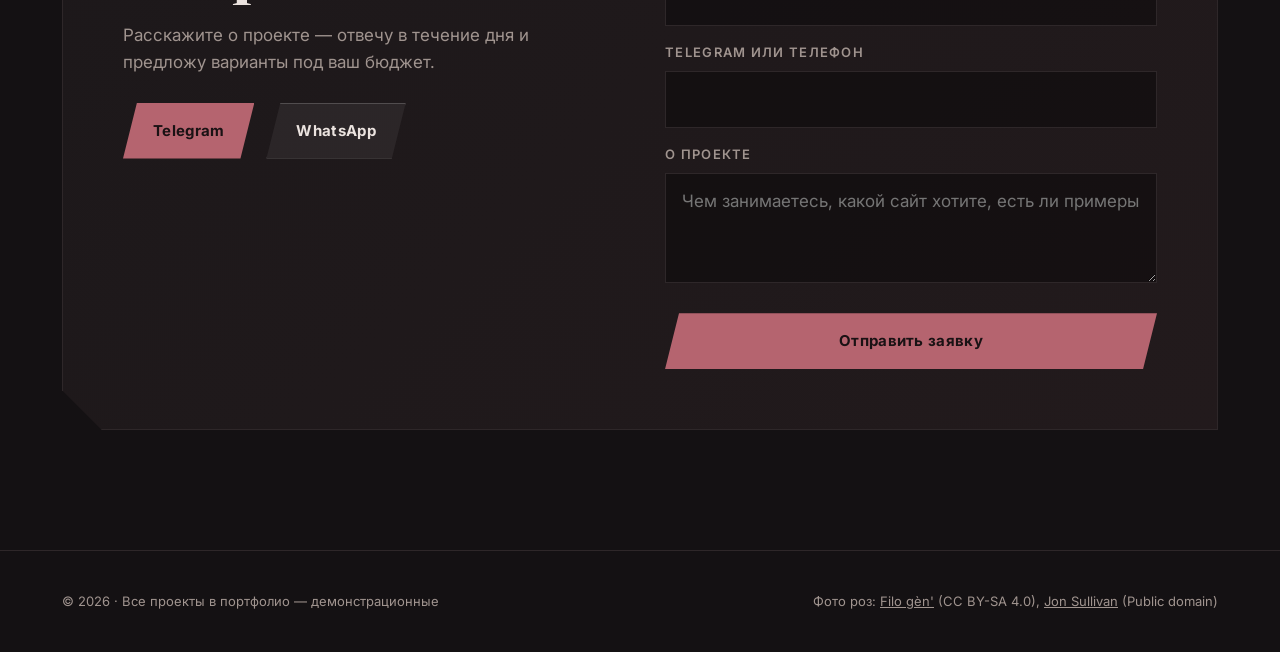
==== commit 85f2e344: "Контакты: Telegram и WhatsApp, форма заявки Co-Authored-By: Claude Opus 5.5 <noreply@anthropic.com>" ====
--- a/index.html
+++ b/index.html
@@ -336,8 +336,8 @@
   // НАСТРОЙКИ — заполните, и всё заработает
   // =====================================================================
   const CONFIG = {
-    telegram: "",       // ник в Telegram без @
-    whatsapp: "",       // номер только цифрами: 77001234567
+    telegram: "deadmorry",       // ник в Telegram без @
+    whatsapp: "77073222563",       // номер только цифрами: 77001234567
     formspree: "",      // ID формы с formspree.io, например "xyzabcd"
     goatcounter: "",    // код аналитики с goatcounter.com, например "ixkno12"
   };
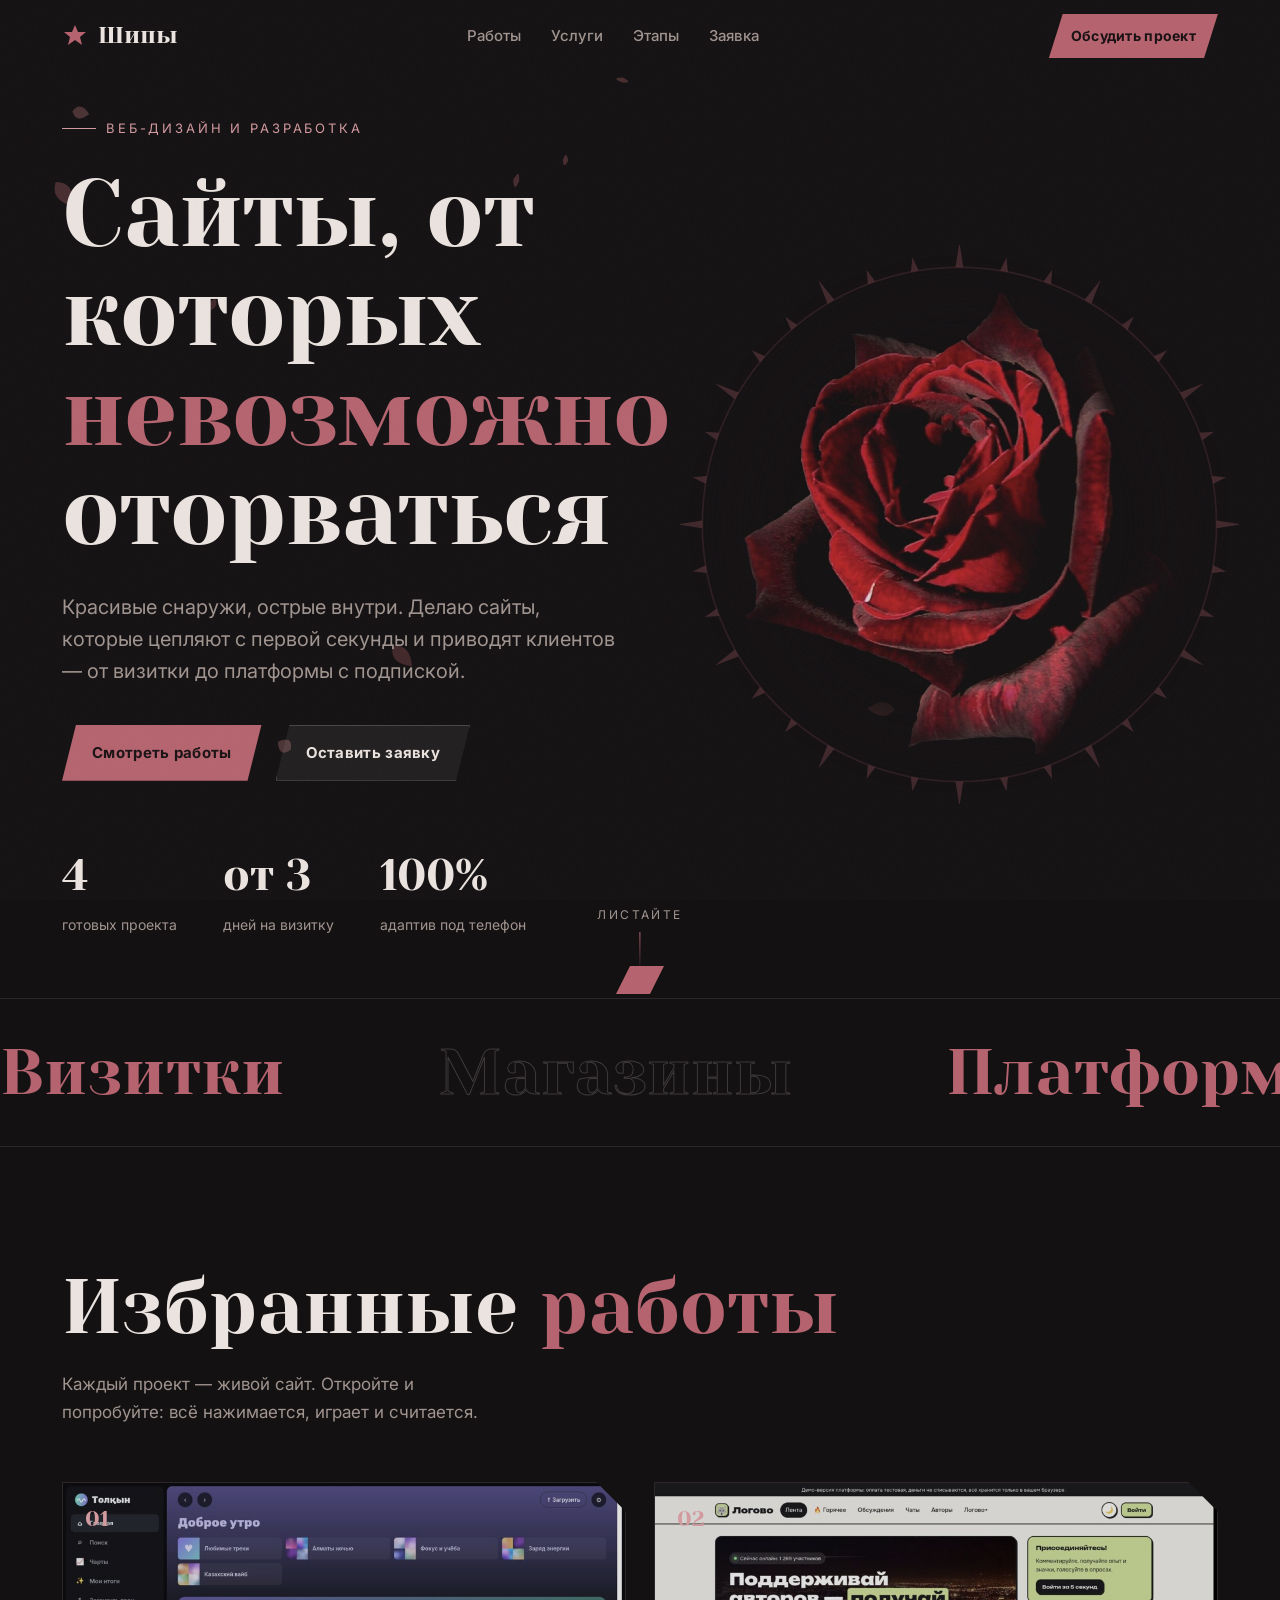
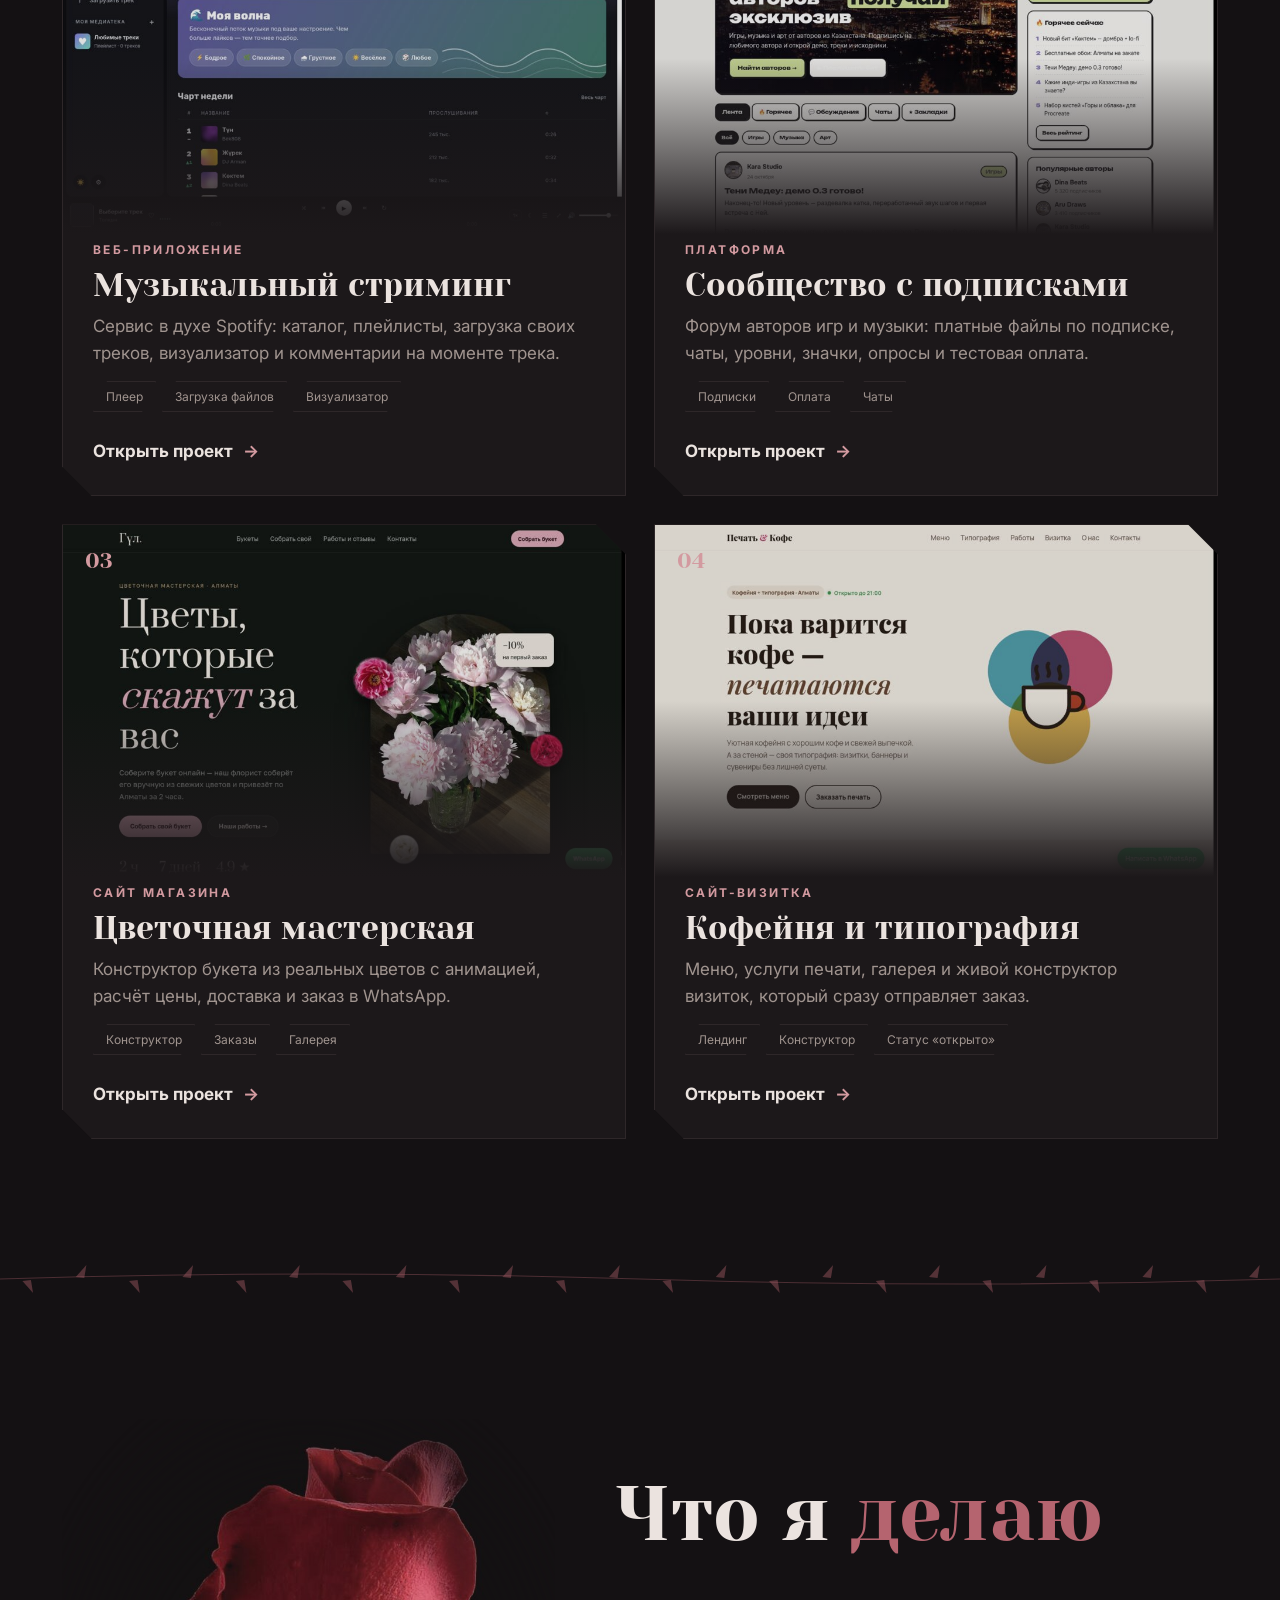
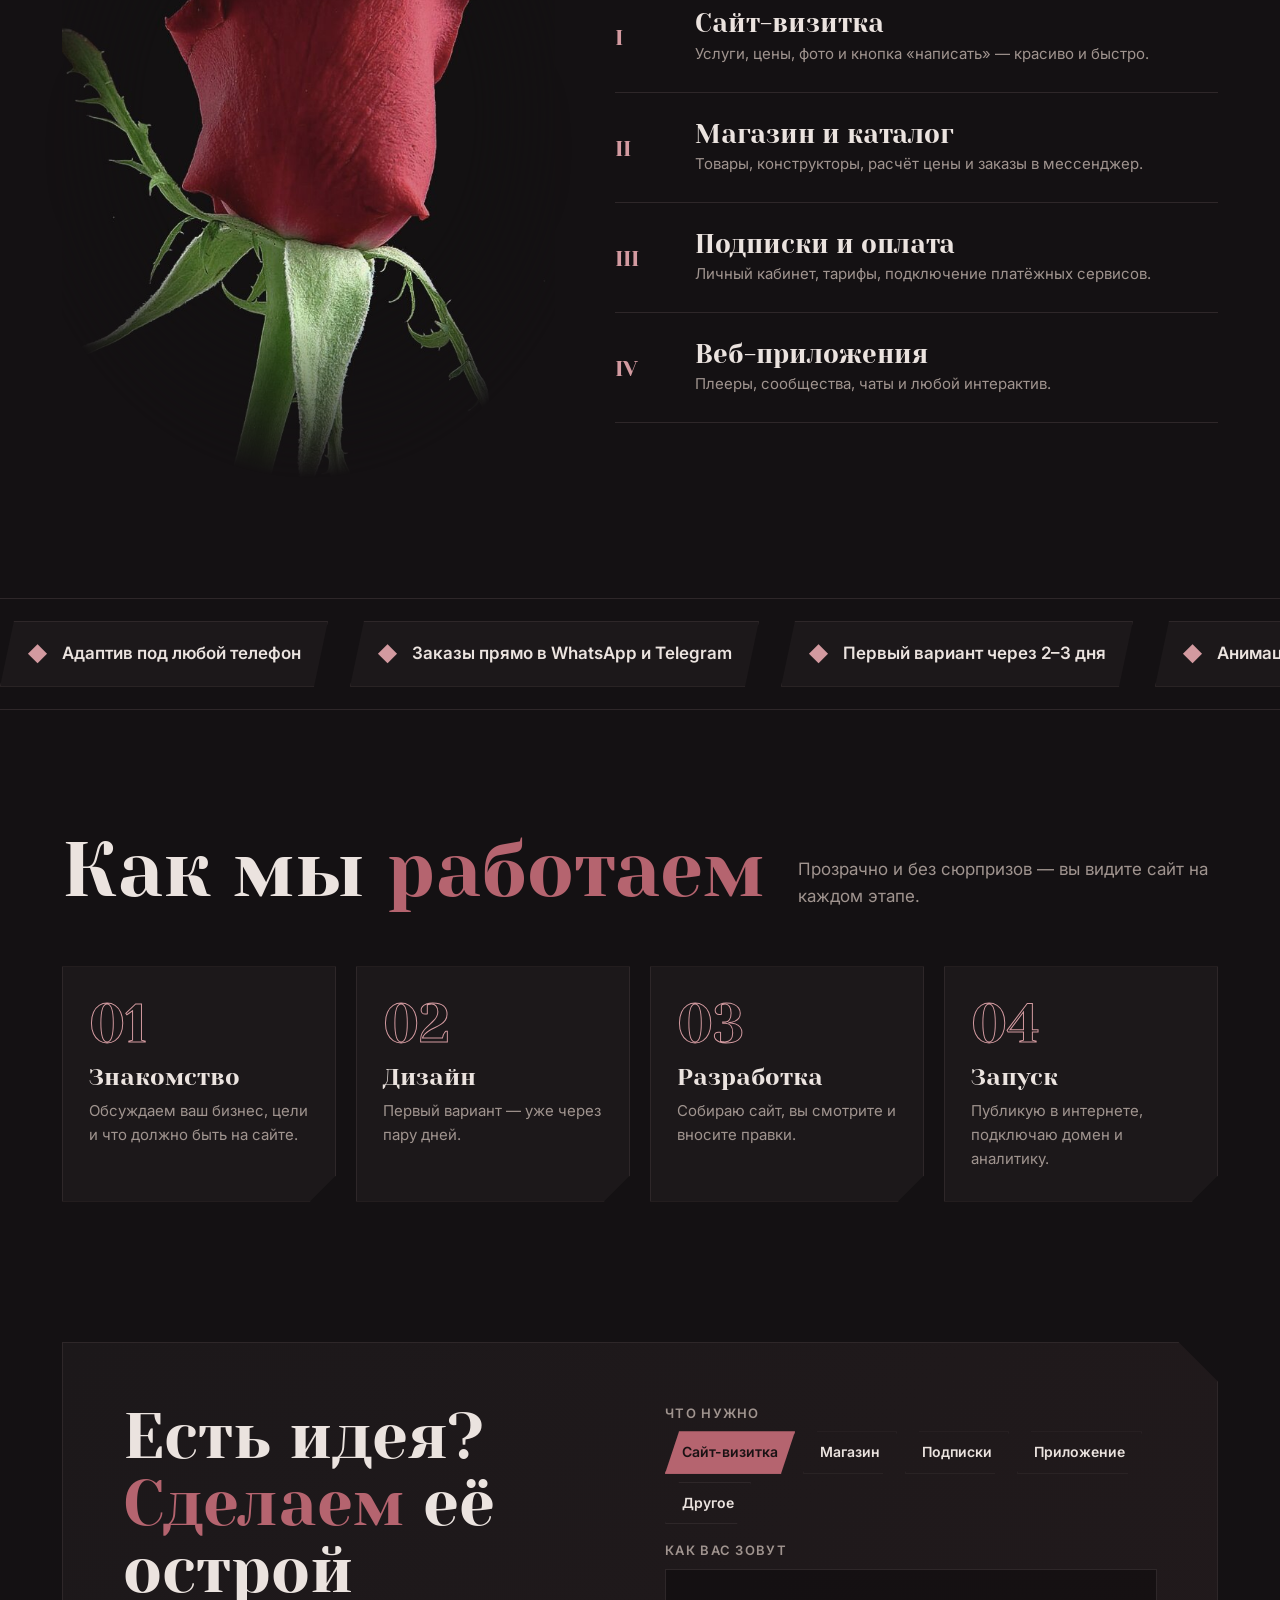
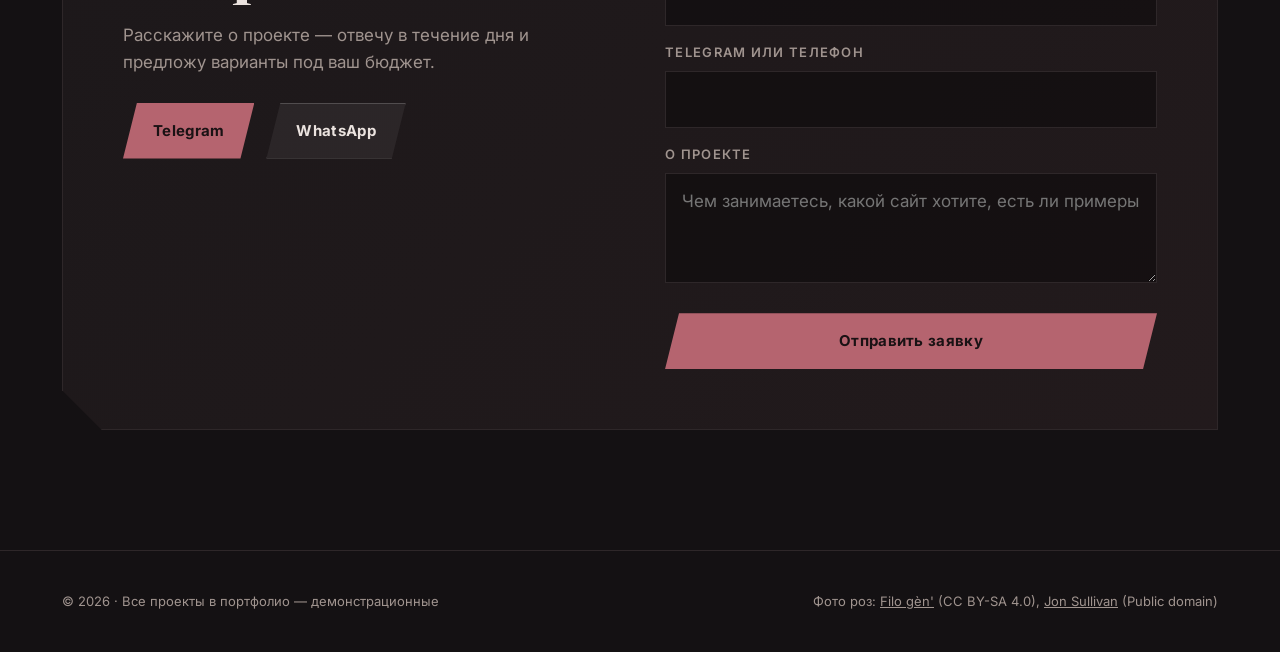
==== commit dd85d2b2: "SEO: мета-теги, Open Graph, schema.org, robots.txt и sitemap; демо скрыты из поиска Co-Authored-By: " ====
--- a/index.html
+++ b/index.html
@@ -3,11 +3,42 @@
 <head>
 <meta charset="utf-8">
 <meta name="viewport" content="width=device-width, initial-scale=1">
-<title>Сайты с характером — портфолио</title>
-<meta name="description" content="Делаю сайты, от которых невозможно оторваться: от визитки до платформы с подпиской и музыкальным плеером.">
-<meta property="og:title" content="Сайты с характером — портфолио">
-<meta property="og:description" content="Визитки, магазины, платформы с подпиской и веб-приложения.">
-<meta property="og:image" content="img/rose.jpg">
+<title>Создание сайтов под ключ в Казахстане — визитки, магазины, веб-приложения | Шипы</title>
+<meta name="description" content="Создание сайтов под ключ: сайт-визитка от 3 дней, интернет-магазин с заказами в WhatsApp, платформы с подпиской. Адаптив под телефон. Пишите в WhatsApp или Telegram.">
+<link rel="canonical" href="https://ixkno12-lgtm.github.io/">
+<meta name="robots" content="index, follow">
+<meta name="theme-color" content="#141113">
+<meta property="og:type" content="website">
+<meta property="og:locale" content="ru_RU">
+<meta property="og:site_name" content="Шипы — сайты с характером">
+<meta property="og:url" content="https://ixkno12-lgtm.github.io/">
+<meta property="og:title" content="Создание сайтов под ключ — визитки, магазины, веб-приложения">
+<meta property="og:description" content="Сайт-визитка от 3 дней, магазин с заказами в WhatsApp, платформы с подпиской. Посмотрите живые демо.">
+<meta property="og:image" content="https://ixkno12-lgtm.github.io/img/rose.jpg">
+<meta name="twitter:card" content="summary_large_image">
+<script type="application/ld+json">
+{
+  "@context": "https://schema.org",
+  "@type": "ProfessionalService",
+  "name": "Шипы — создание сайтов",
+  "url": "https://ixkno12-lgtm.github.io/",
+  "image": "https://ixkno12-lgtm.github.io/img/rose.jpg",
+  "description": "Создание сайтов под ключ: визитки, интернет-магазины, платформы с подпиской и веб-приложения.",
+  "telephone": "+77073222563",
+  "areaServed": "KZ",
+  "sameAs": ["https://t.me/deadmorry", "https://wa.me/77073222563"],
+  "hasOfferCatalog": {
+    "@type": "OfferCatalog",
+    "name": "Услуги",
+    "itemListElement": [
+      {"@type": "Offer", "itemOffered": {"@type": "Service", "name": "Сайт-визитка"}},
+      {"@type": "Offer", "itemOffered": {"@type": "Service", "name": "Интернет-магазин и каталог"}},
+      {"@type": "Offer", "itemOffered": {"@type": "Service", "name": "Подписки и онлайн-оплата"}},
+      {"@type": "Offer", "itemOffered": {"@type": "Service", "name": "Веб-приложения"}}
+    ]
+  }
+}
+</script>
 <link rel="preconnect" href="https://fonts.googleapis.com">
 <link rel="preconnect" href="https://fonts.gstatic.com" crossorigin>
 <link href="https://fonts.googleapis.com/css2?family=Yeseva+One&family=Inter:wght@400;500;600;700&display=swap" rel="stylesheet">
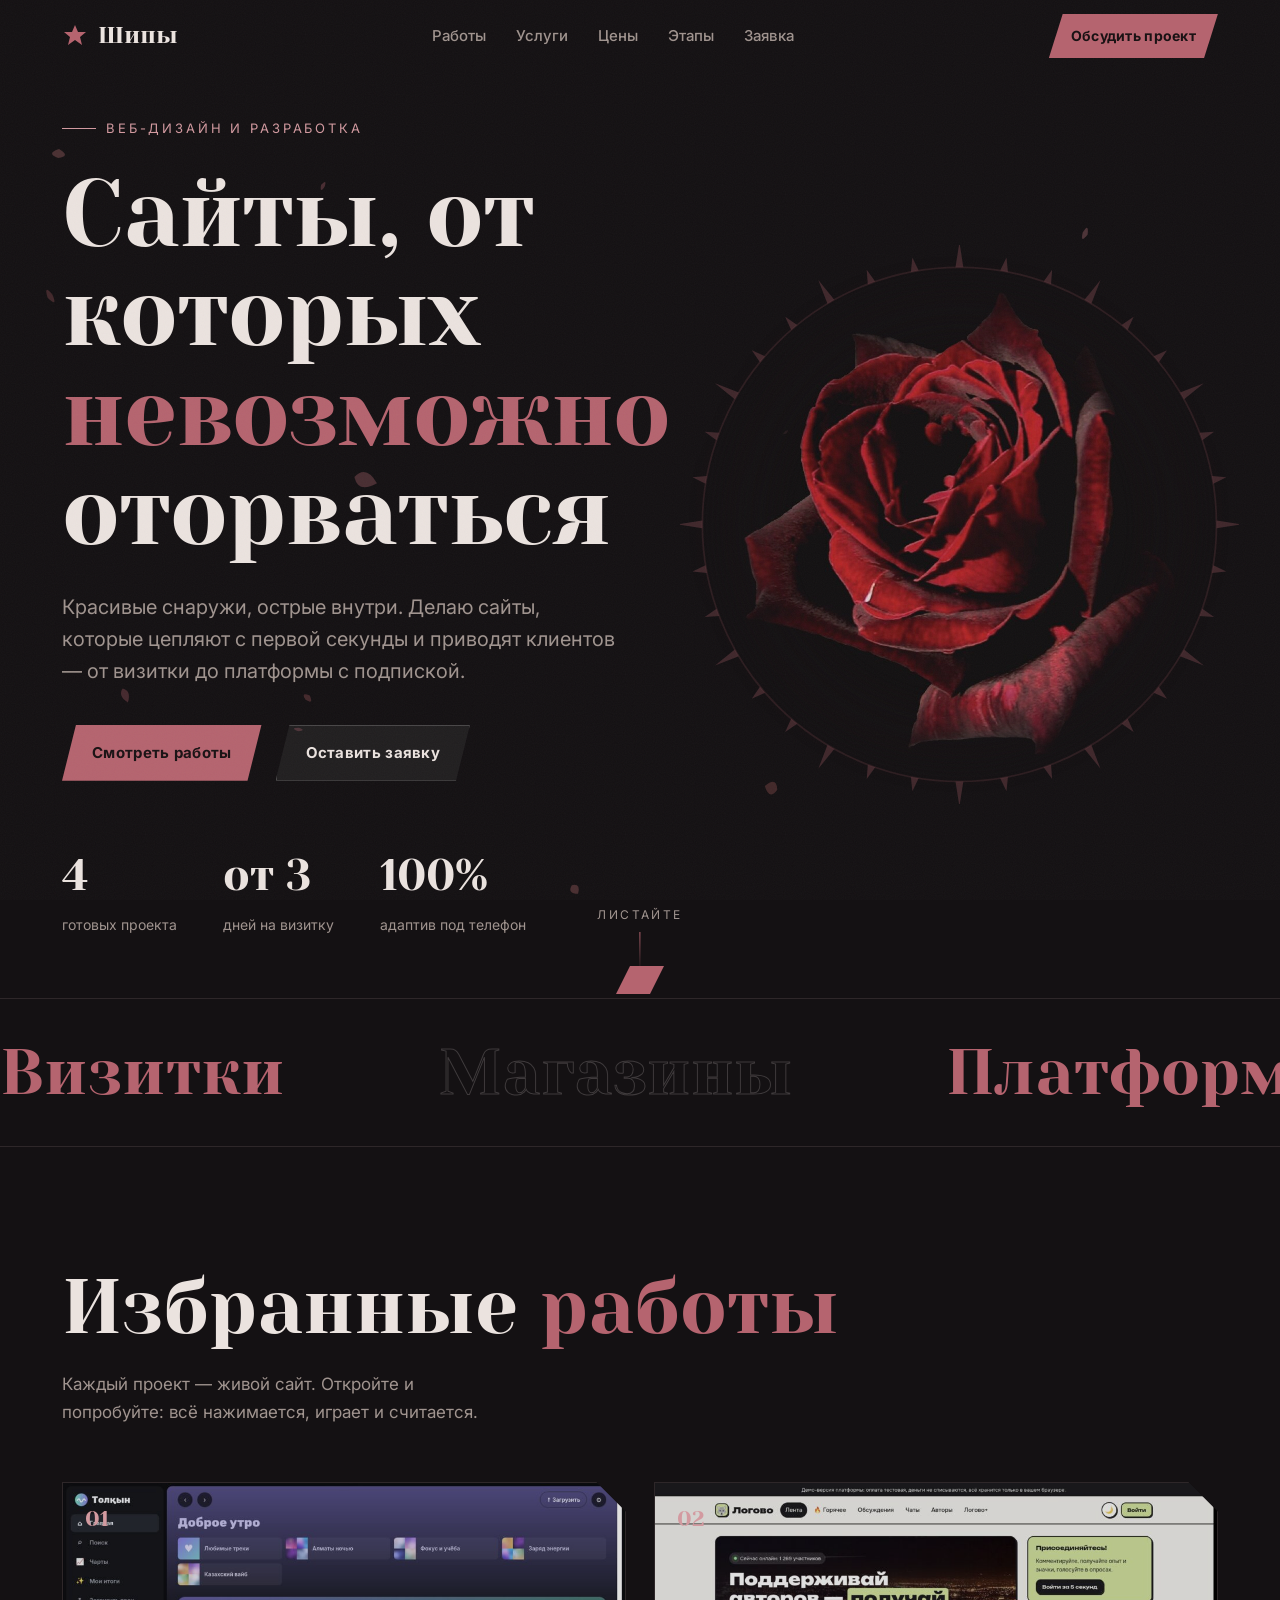
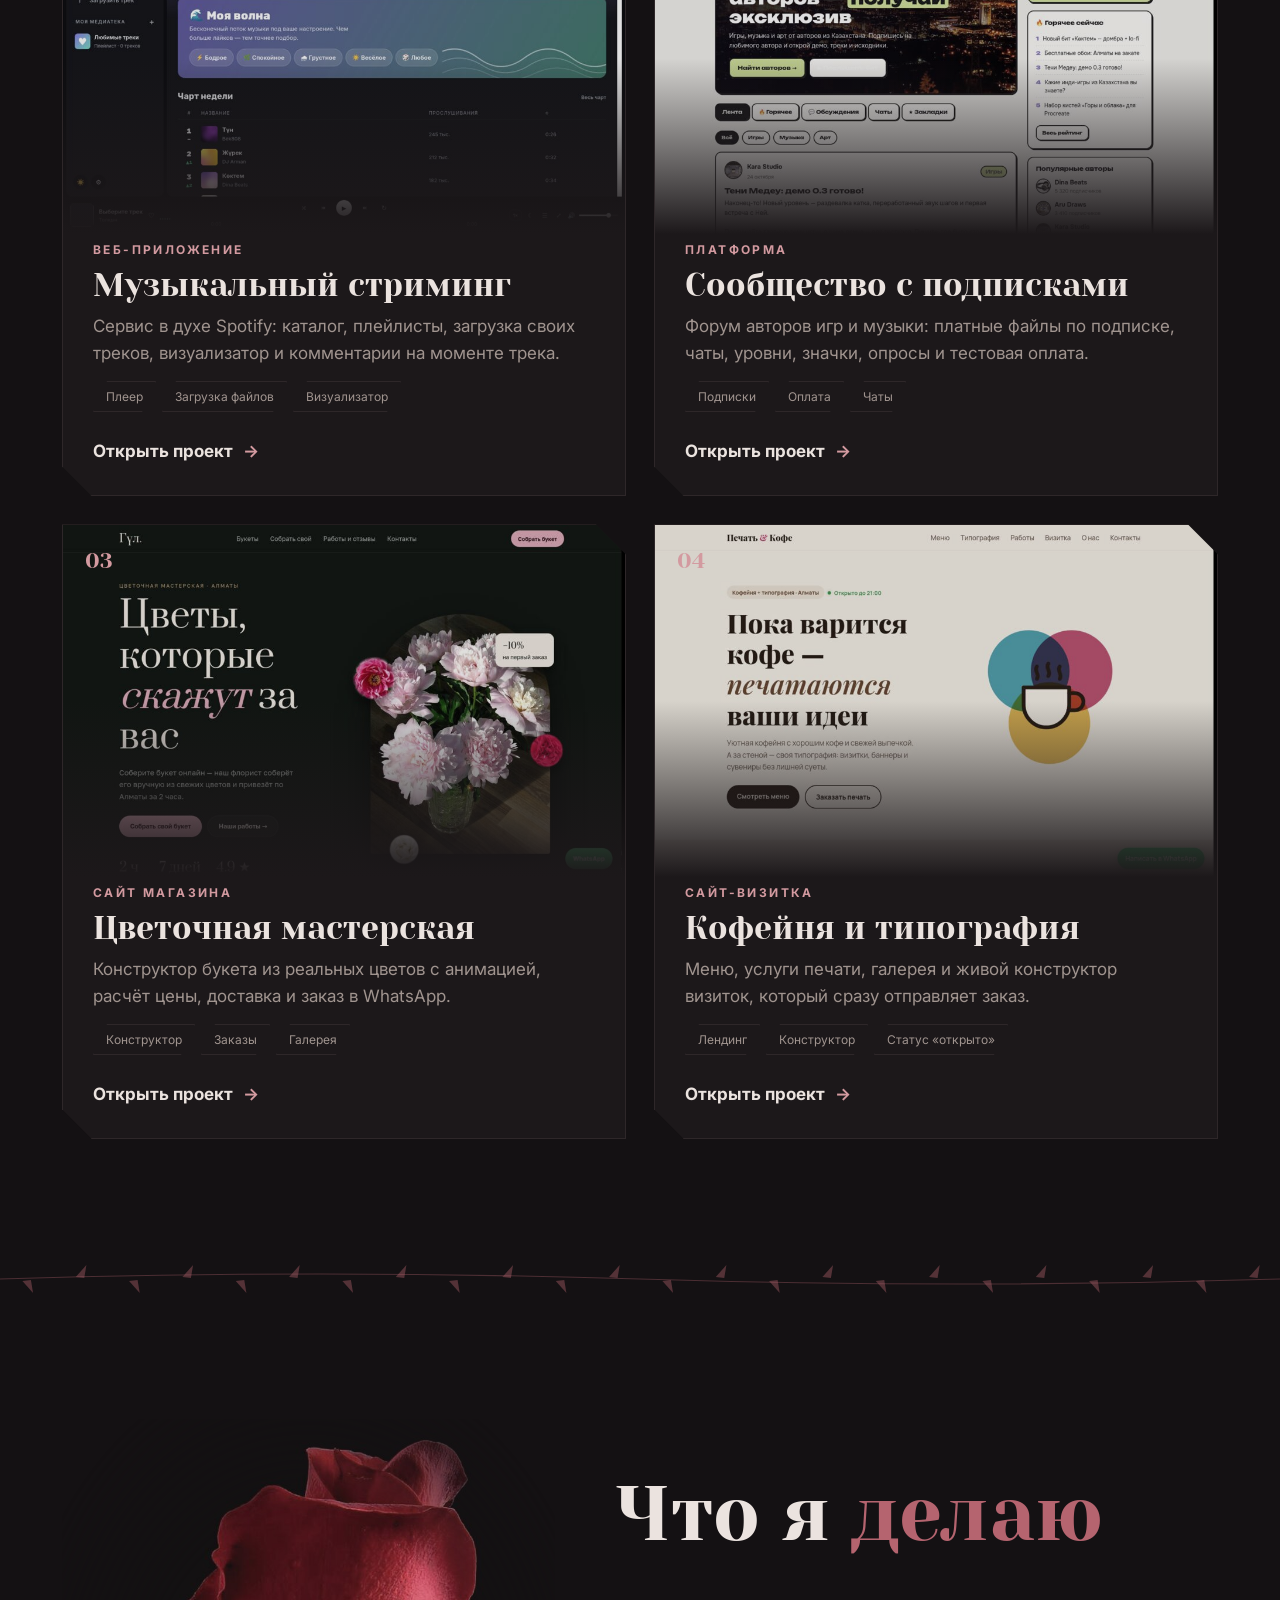
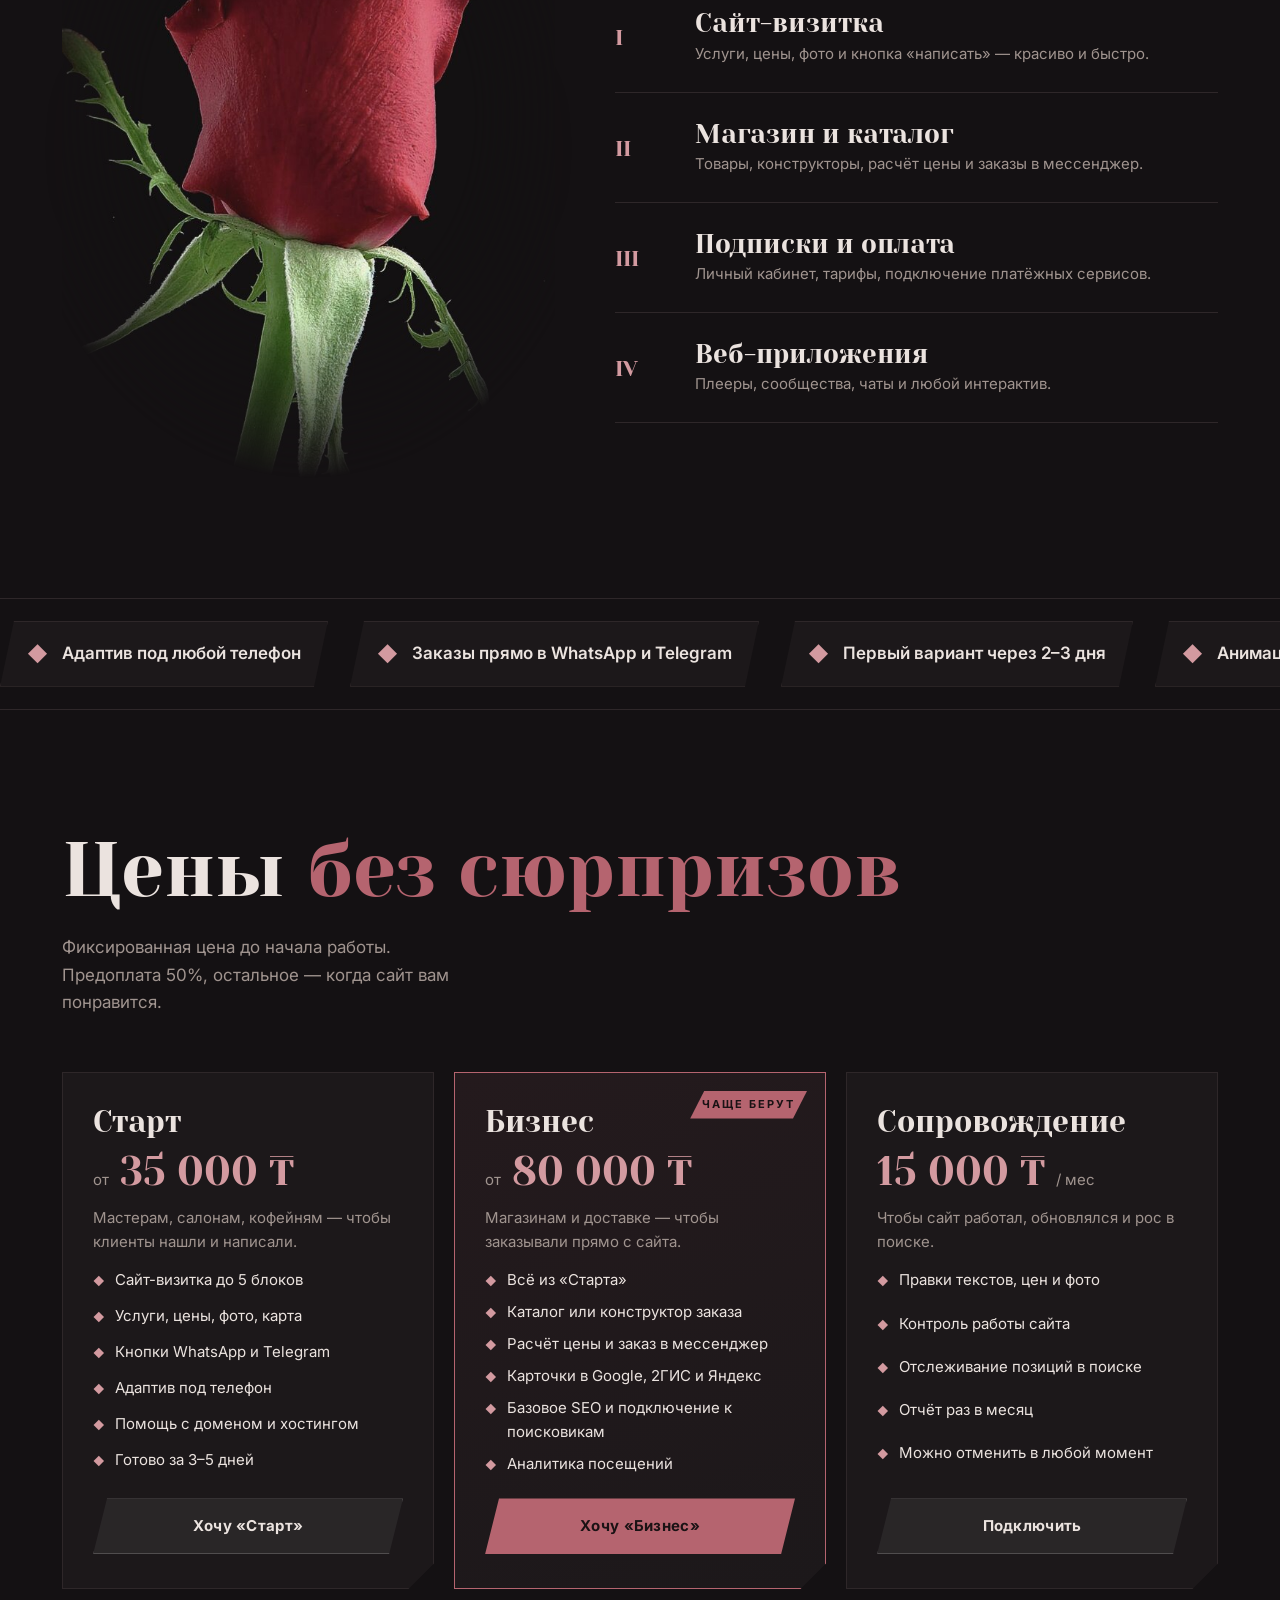
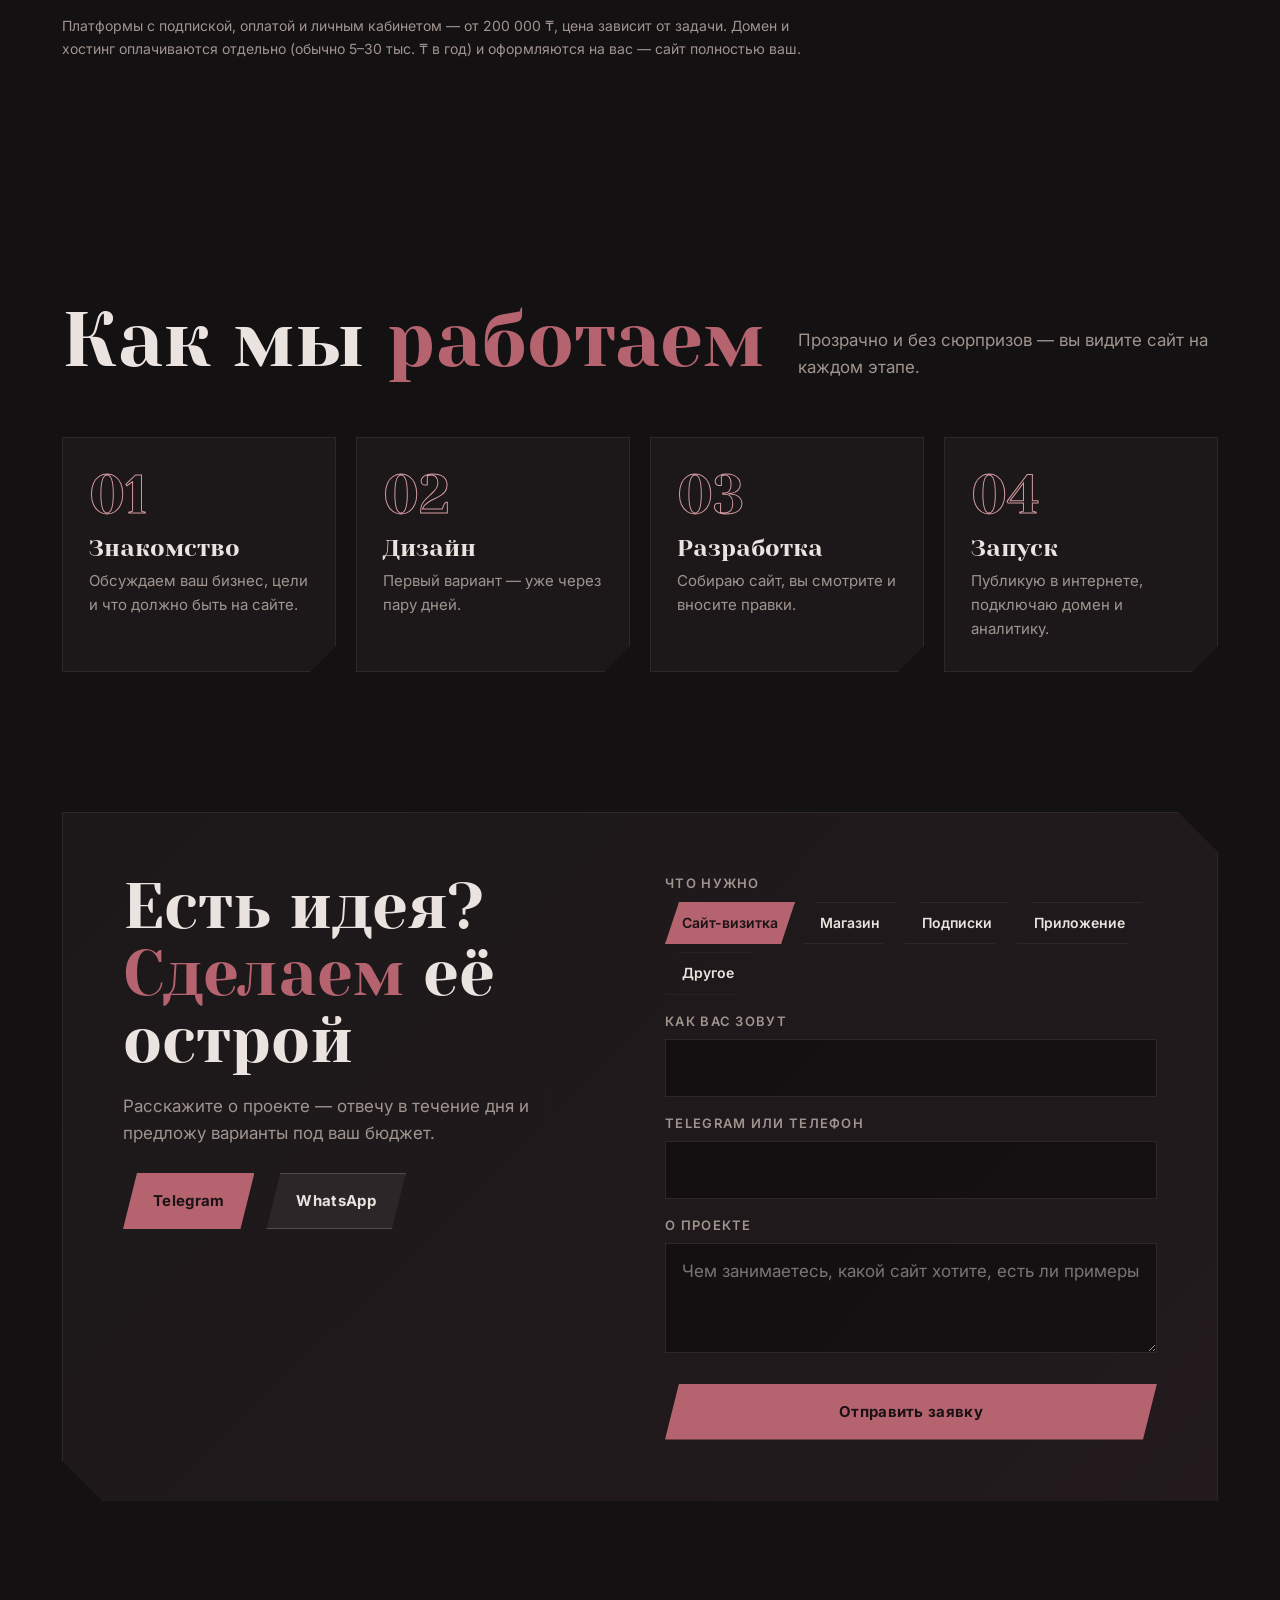
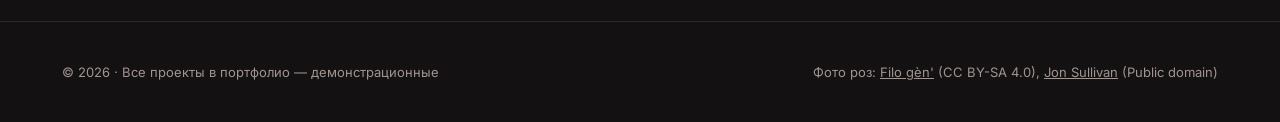
==== commit 4cb0cf3c: "Блок с ценами: пакеты Старт, Бизнес и Сопровождение с кнопками в WhatsApp Co-Authored-By: Claude Opu" ====
--- a/index.html
+++ b/index.html
@@ -211,11 +211,26 @@
   .toast { position: fixed; left: 50%; bottom: 26px; transform: translateX(-50%) translateY(120px); background: var(--red); color: #1a1214; padding: 14px 24px; font-weight: 600; z-index: 50; transition: transform .35s; clip-path: var(--spike); }
   .toast.show { transform: translateX(-50%); }
 
+  /* Цены */
+  .prices { display: grid; grid-template-columns: repeat(3, 1fr); gap: 20px; align-items: stretch; }
+  .price { display: flex; flex-direction: column; gap: 14px; padding: 34px 30px; background: var(--card); border: 1px solid var(--line); position: relative; clip-path: polygon(0 0, 100% 0, 100% calc(100% - 26px), calc(100% - 26px) 100%, 0 100%); }
+  .price.hot { border-color: var(--red); background: linear-gradient(160deg, #241a1d, var(--card)); }
+  .price .tag { position: absolute; top: 18px; right: 18px; font-size: 11px; letter-spacing: .18em; text-transform: uppercase; font-weight: 700; color: #1a1214; background: var(--red); padding: 5px 12px; clip-path: var(--spike); }
+  .price h3 { font-size: 30px; }
+  .price .cost { font-family: "Yeseva One", serif; font-size: 40px; line-height: 1; color: var(--red-2); }
+  .price .cost small { font-family: "Inter", sans-serif; font-size: 15px; color: var(--muted); }
+  .price .for { color: var(--muted); font-size: 15px; }
+  .price ul { list-style: none; display: grid; gap: 8px; font-size: 15px; flex: 1; }
+  .price li { padding-left: 22px; position: relative; }
+  .price li::before { content: "◆"; position: absolute; left: 0; color: var(--red-2); font-size: 11px; top: 5px; }
+  .price .btn { justify-content: center; margin-top: 8px; }
+  .price-note { margin-top: 26px; color: var(--muted); font-size: 14px; max-width: 760px; }
   @media (prefers-reduced-motion: reduce) {
     *, *::before, *::after { animation: none !important; transition: none !important; }
     .hero h1 .w, .hero p, .hero .btns, .counters, .reveal { opacity: 1; transform: none; }
   }
   @media (max-width: 960px) {
+    .prices { grid-template-columns: 1fr; }
     .hero .wrap, .split, .order { grid-template-columns: 1fr; }
     .rose-wrap { max-width: 380px; order: -1; margin-top: 10px; }
     .projects { grid-template-columns: 1fr; }
@@ -243,7 +258,7 @@
 <header id="header">
   <div class="wrap nav">
     <a href="#" class="logo"><svg viewBox="0 0 26 26" aria-hidden="true"><path d="M13 2 L16 9 L24 9 L18 14 L20 22 L13 17 L6 22 L8 14 L2 9 L10 9 Z" fill="var(--red)"/></svg>Шипы</a>
-    <ul><li><a href="#work">Работы</a></li><li><a href="#services">Услуги</a></li><li><a href="#process">Этапы</a></li><li><a href="#order">Заявка</a></li></ul>
+    <ul><li><a href="#work">Работы</a></li><li><a href="#services">Услуги</a></li><li><a href="#prices">Цены</a></li><li><a href="#process">Этапы</a></li><li><a href="#order">Заявка</a></li></ul>
     <a href="#order" class="btn red sm" data-track="header-cta">Обсудить проект</a>
   </div>
 </header>
@@ -328,6 +343,57 @@
 
 <div class="marquee reviews" id="reviews-wrap"><div class="track" id="reviews"></div></div>
 
+<section id="prices">
+  <div class="wrap">
+    <div class="head reveal"><h2>Цены <em>без сюрпризов</em></h2><p>Фиксированная цена до начала работы. Предоплата 50%, остальное — когда сайт вам понравится.</p></div>
+    <div class="prices">
+      <div class="price reveal">
+        <h3>Старт</h3>
+        <div class="cost"><small>от</small> 35 000 ₸</div>
+        <p class="for">Мастерам, салонам, кофейням — чтобы клиенты нашли и написали.</p>
+        <ul>
+          <li>Сайт-визитка до 5 блоков</li>
+          <li>Услуги, цены, фото, карта</li>
+          <li>Кнопки WhatsApp и Telegram</li>
+          <li>Адаптив под телефон</li>
+          <li>Помощь с доменом и хостингом</li>
+          <li>Готово за 3–5 дней</li>
+        </ul>
+        <a class="btn ghost" href="#order" data-plan="Старт" data-track="price-start">Хочу «Старт»</a>
+      </div>
+      <div class="price hot reveal">
+        <span class="tag">Чаще берут</span>
+        <h3>Бизнес</h3>
+        <div class="cost"><small>от</small> 80 000 ₸</div>
+        <p class="for">Магазинам и доставке — чтобы заказывали прямо с сайта.</p>
+        <ul>
+          <li>Всё из «Старта»</li>
+          <li>Каталог или конструктор заказа</li>
+          <li>Расчёт цены и заказ в мессенджер</li>
+          <li>Карточки в Google, 2ГИС и Яндекс</li>
+          <li>Базовое SEO и подключение к поисковикам</li>
+          <li>Аналитика посещений</li>
+        </ul>
+        <a class="btn red" href="#order" data-plan="Бизнес" data-track="price-business">Хочу «Бизнес»</a>
+      </div>
+      <div class="price reveal">
+        <h3>Сопровождение</h3>
+        <div class="cost">15 000 ₸ <small>/ мес</small></div>
+        <p class="for">Чтобы сайт работал, обновлялся и рос в поиске.</p>
+        <ul>
+          <li>Правки текстов, цен и фото</li>
+          <li>Контроль работы сайта</li>
+          <li>Отслеживание позиций в поиске</li>
+          <li>Отчёт раз в месяц</li>
+          <li>Можно отменить в любой момент</li>
+        </ul>
+        <a class="btn ghost" href="#order" data-plan="Сопровождение" data-track="price-support">Подключить</a>
+      </div>
+    </div>
+    <p class="price-note reveal">Платформы с подпиской, оплатой и личным кабинетом — от 200 000 ₸, цена зависит от задачи. Домен и хостинг оплачиваются отдельно (обычно 5–30 тыс. ₸ в год) и оформляются на вас — сайт полностью ваш.</p>
+  </div>
+</section>
+
 <section id="process">
   <div class="wrap">
     <div class="head reveal"><h2>Как мы <em>работаем</em></h2><p>Прозрачно и без сюрпризов — вы видите сайт на каждом этапе.</p></div>
@@ -442,6 +508,12 @@
   if (CONFIG.telegram) contacts.push(`<a class="btn red" href="https://t.me/${encodeURIComponent(CONFIG.telegram)}" target="_blank" rel="noopener" data-track="contact-telegram">Telegram</a>`);
   if (CONFIG.whatsapp) contacts.push(`<a class="btn ghost" href="https://wa.me/${encodeURIComponent(CONFIG.whatsapp)}" target="_blank" rel="noopener" data-track="contact-whatsapp">WhatsApp</a>`);
   $("contacts").innerHTML = contacts.join("");
+
+  // Кнопки тарифов ведут сразу в WhatsApp с готовым текстом
+  if (CONFIG.whatsapp) document.querySelectorAll("[data-plan]").forEach(a => {
+    a.href = `https://wa.me/${encodeURIComponent(CONFIG.whatsapp)}?text=${encodeURIComponent(`Здравствуйте! Интересует пакет «${a.dataset.plan}». Хочу обсудить сайт.`)}`;
+    a.target = "_blank"; a.rel = "noopener";
+  });
 
   const canSend = CONFIG.formspree || CONFIG.telegram || CONFIG.whatsapp;
   $("form-slot").innerHTML = canSend ? `<form id="order-form">
